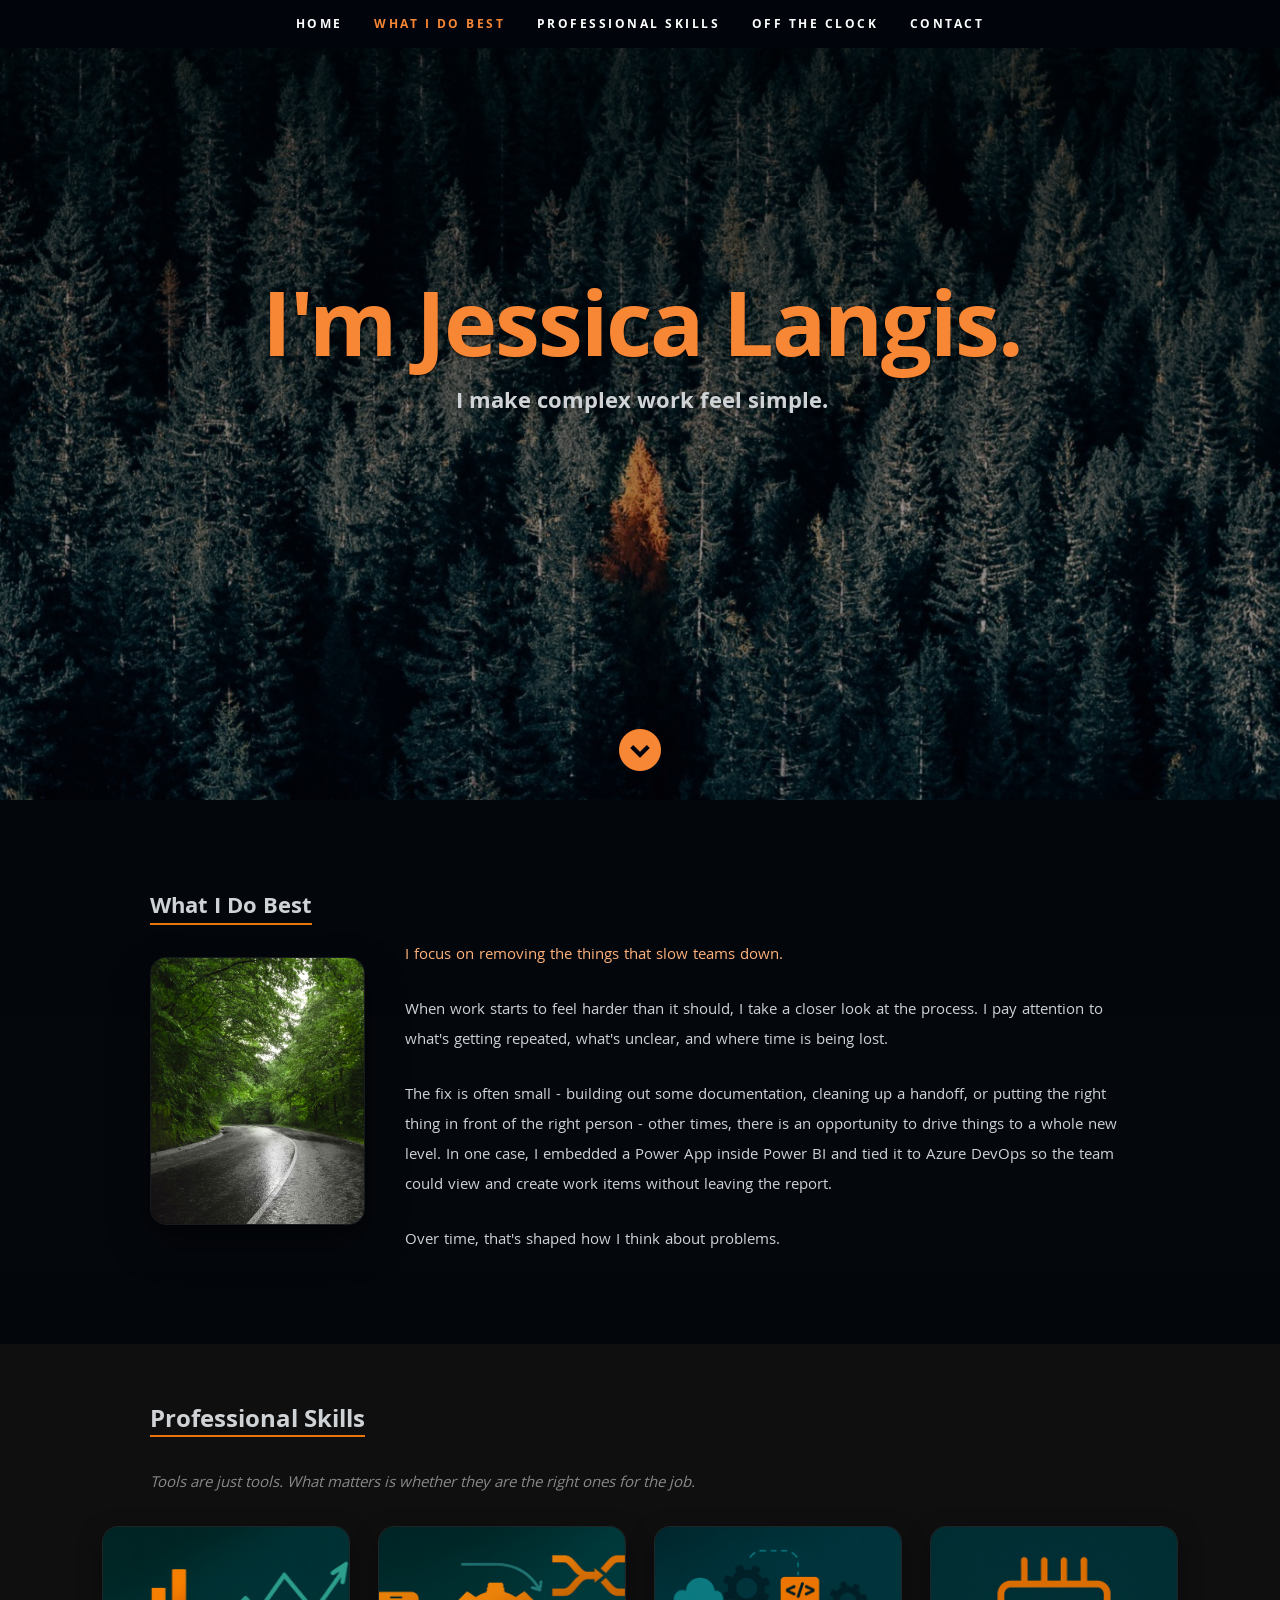
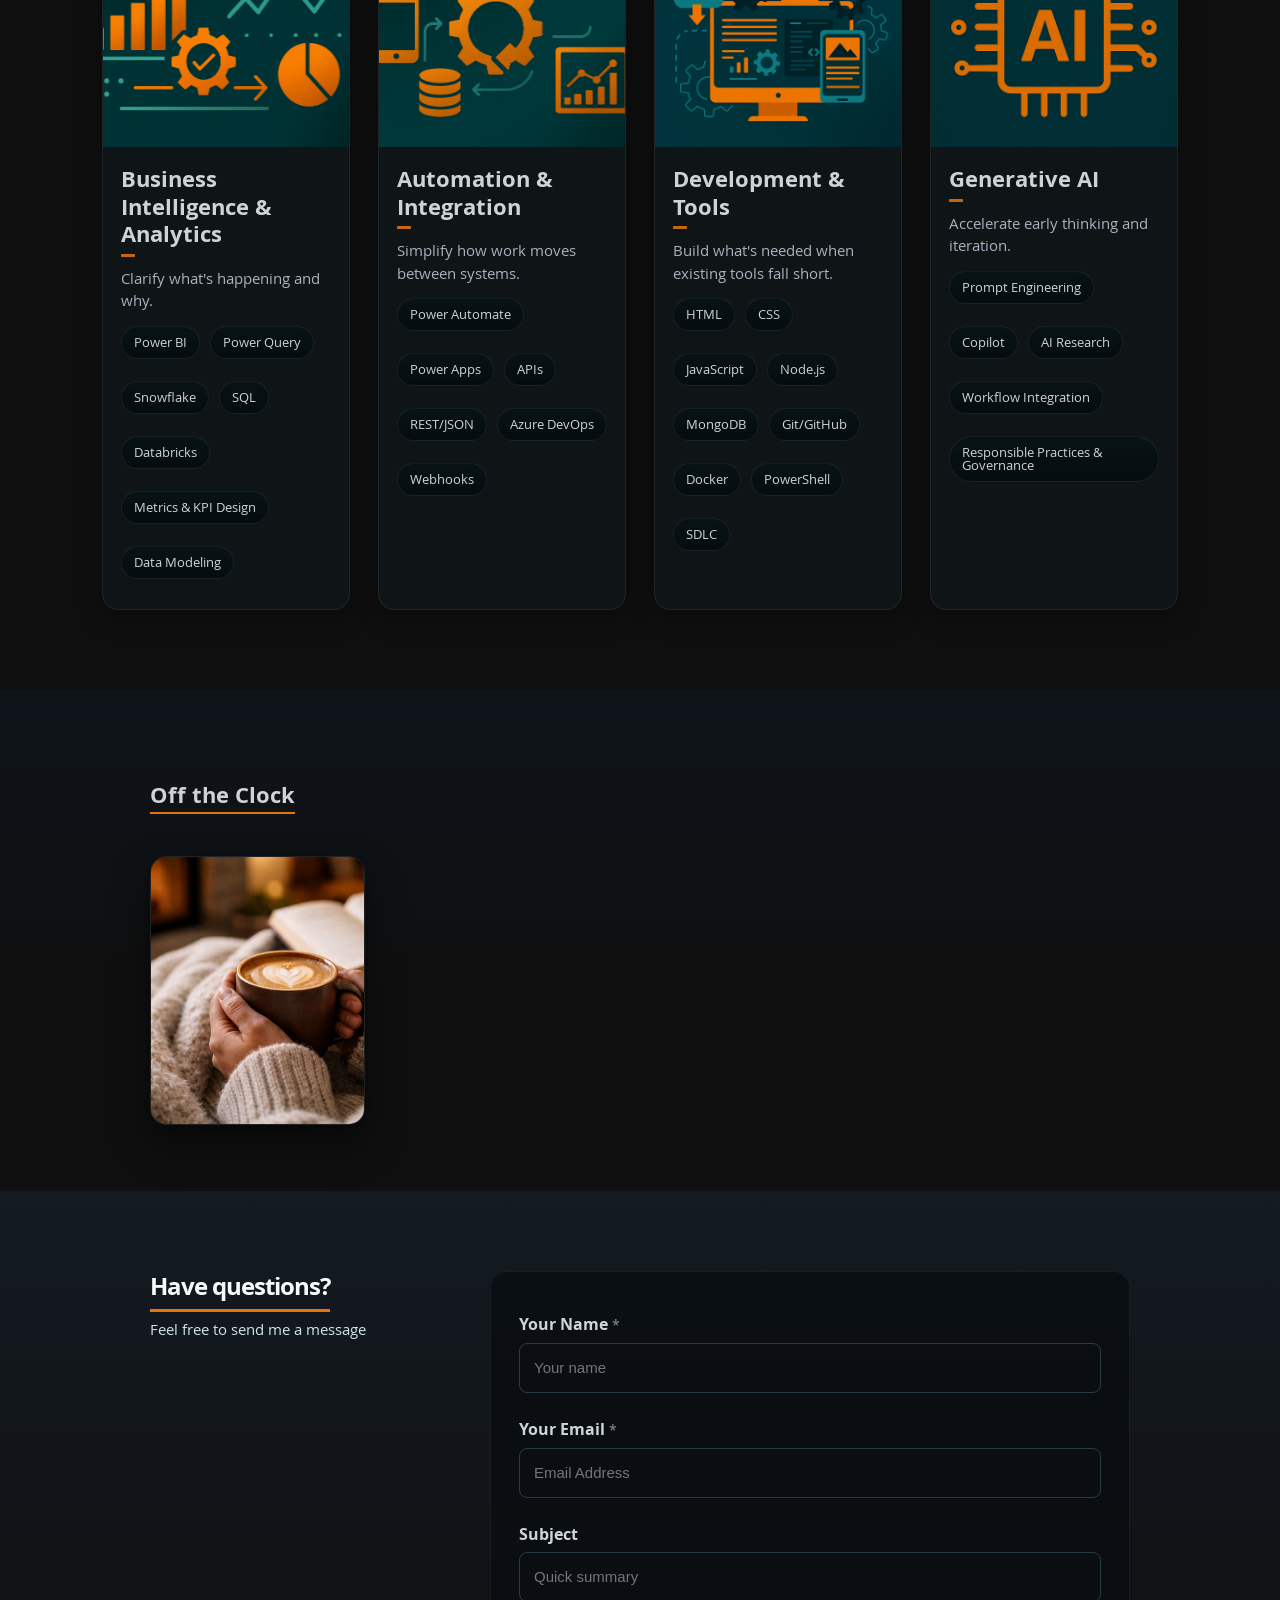
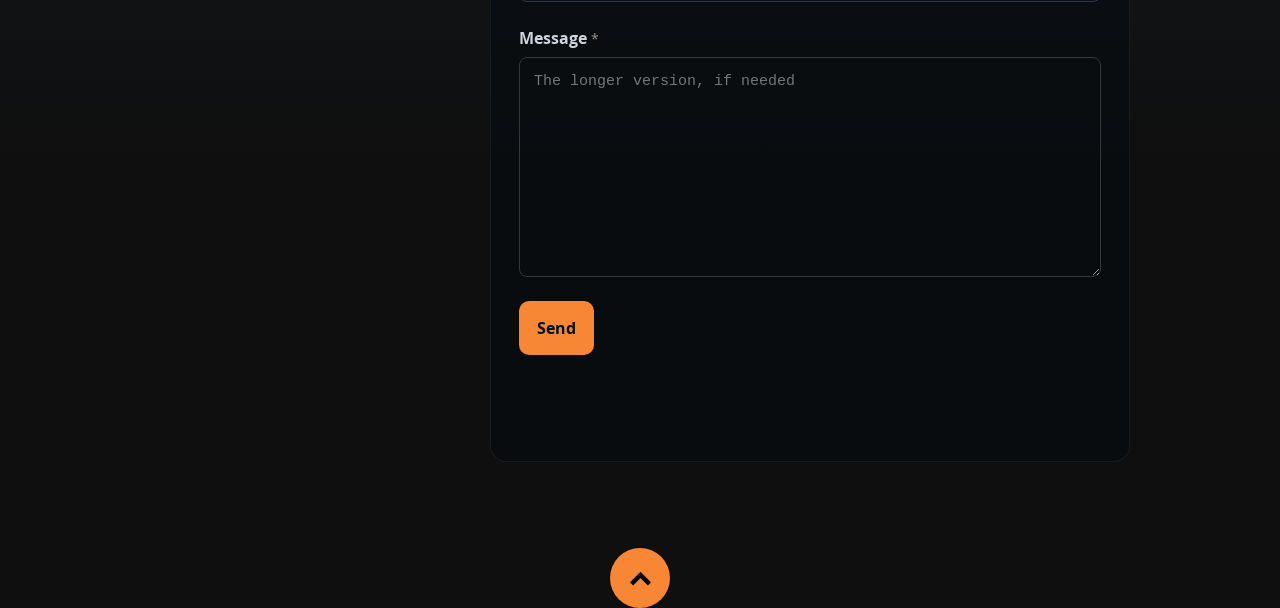
==== index.html @ 0669b840 "Update index.html" ====
<!DOCTYPE html>
<!--[if lt IE 8 ]><html class="no-js ie ie7" lang="en"> <![endif]-->
<!--[if IE 8 ]><html class="no-js ie ie8" lang="en"> <![endif]-->
<!--[if (gte IE 8)|!(IE)]><!--><html class="no-js" lang="en"> <!--<![endif]-->
<head>

   <!--- Basic Page Needs
   ================================================== -->
   <meta charset="utf-8">
	<title>Jessica Langis</title>
	<meta name="description" content="Introduction">
	<meta name="author" content="Jessica Langis">

   <!-- Mobile Specific Metas
   ================================================== -->
	<meta name="viewport" content="width=device-width, initial-scale=1, maximum-scale=1">

	<!-- CSS
    ================================================== -->
   <link rel="stylesheet" href="css/default.css">
	<link rel="stylesheet" href="css/layout.css">
   <link rel="stylesheet" href="css/media-queries.css">
   <link rel="stylesheet" href="css/magnific-popup.css">

   <!-- Script
   ================================================== -->
	<script src="js/modernizr.js"></script>

   <!-- Favicons
	================================================== -->
	<link rel="shortcut icon" href="favicon.png" sizes="32x32" type="image/png">

</head>


<body>

   <!-- Header
   ================================================== -->
   <header id="home">

      <nav id="nav-wrap">

         <a class="mobile-btn" href="#nav-wrap" title="Show navigation">Show navigation</a>
	      <a class="mobile-btn" href="#" title="Hide navigation">Hide navigation</a>

         <ul id="nav" class="nav">
            <li class="current"><a class="smoothscroll" href="#home">Home</a></li>
            <li><a class="smoothscroll" href="#whatidobest">What I Do Best</a></li>
	         <li><a class="smoothscroll" href="#skills-modern">Professional Skills</a></li>   
            <li><a class="smoothscroll" href="#outsidetheoffice">Off the Clock</a></li>
            <li><a class="smoothscroll" href="#contact">Contact</a></li>
         </ul> <!-- end #nav -->

      </nav> <!-- end #nav-wrap -->

      <div class="row banner">
         <div class="banner-text">
            <h1 class="responsive-headline"><div class="reveal-title">I'm Jessica Langis.</h1></div>
            <h3 class="banner-text">I make complex work feel simple.</h3>
         </div>
      </div>

      <p class="scrolldown">
         <a class="smoothscroll" href="#contact"><i class="icon-down-circle"></i></a>
      </p>

   </header> <!-- Header End -->

  
   <!-- What I Do Best Section
   ================================================== -->
   <section id="whatidobest">
 
      <div class="container">
      
         <div class="row">
            
            <div class="twelve columns header-col">
               <h2>What I Do Best </h2> 
      
            </div>
         <!-- Image column -->

            <div class="three columns">
               <div class="whatidobest-media">
               <img class="whatidobest-img" src="images/road.jpg" alt="Road" />
               </div>
            </div>
               
            <div class="three columns"> 

         <div class="row">

         </div>


         </div>
               <div class="nine columns main-col">
                  <p class="reveal-para emphasis">
                  <span>I focus on removing the things that slow teams down.</span>
                  </p>

                  <p class="reveal-para">
                  When work starts to feel harder than it should, I take a closer look at the process. I pay attention to what's getting repeated, what's unclear, and where time is being lost.
                  </p>

                  <p class="reveal-para">
                  The fix is often small - building out some documentation, cleaning up a handoff, or putting the right thing in front of the right person - other times, there is an opportunity to drive things to a whole new level. In one case, I embedded a Power App inside Power BI and tied it to Azure DevOps so the team could view and create work items without leaving the report.
                  </p>

                  <p class="reveal-para">
                  Over time, that's shaped how I think about problems.
                  </p>

      </div>

<br>
         </div> 
   <!-- end .main-col -->

      </div>

   </section> <!-- What I do Best Section End-->


<!-- Skills Section NEW -->

<section id="skills-modern">
  
   <div class="container">
    <div class="row">
                  <div class="twelve columns header-col">

                  <div class="section-title">Professional Skills</div>
                  
                  <p class="section-subtitle">Tools are just tools. What matters is whether they are the right ones for the job.
                  </p>

                  </div>
               </div>
                  <div class="row"></div>

    <div class="skills-grid">

      <article class="skill-card  support-card">
        
         <img class="skill-media" src="images/analytics.png" alt="Analytics and dashboards">
        
         <h3>Business Intelligence & Analytics</h3>
        
         <div class="skill-underline"></div>
        
         <p>Clarify what's happening and why.</p>
        
         <ul class="skill-tags">
            <li>Power BI</li>
            <li>Power Query</li>
            <li>Snowflake</li>
            <li>SQL</li>
            <li>Databricks</li>
            <li>Metrics & KPI Design</li>
            <li>Data Modeling</li>
         </ul>

      </article>

      <article class="skill-card  support-card">

         <img class="skill-media" src="images/automation.png" alt="Automation and integrations">
        
         <h3>Automation & Integration</h3>
        
         <div class="skill-underline"></div>
        
         <p>Simplify how work moves between systems.</p>
        
         <ul class="skill-tags">       
            <li>Power Automate</li>
            <li>Power Apps</li>
            <li>APIs</li> 
            <li>REST/JSON</li>
            <li>Azure DevOps</li>
            <li>Webhooks</li>
         </ul>
   
      </article>

      <article class="skill-card support-card">
   
         <img class="skill-media" src="images/development.png" alt="Development tools">
   
         <h3>Development & Tools</h3>
   
         <div class="skill-underline"></div>
   
         <p>Build what's needed when existing tools fall short.</p>
   
         <ul class="skill-tags">
            <li>HTML</li>
            <li>CSS</li>
            <li>JavaScript</li>
            <li>Node.js</li>
            <li>MongoDB</li>
            <li>Git/GitHub</li>
            <li>Docker</li>
            <li>PowerShell</li>
            <li>SDLC</li>
         </ul>
   
      </article>
      <!-- GenAI Skill Card -->
      <article class="skill-card support-card">
      
         <img class="skill-media" src="images/genai.png" alt="Generative AI">

      <h3>Generative AI</h3>
      
      <div class="skill-underline"></div>
      
      <p>Accelerate early thinking and iteration.</p>
      
      <ul class="skill-tags">
         <li>Prompt Engineering</li>
         <li>Copilot</li>
         <li>AI Research</li>
         <li>Workflow Integration</li>      
         <li>Responsible Practices & Governance</li>

      
      </ul>
      
   </article>

     
   
   </div>
 
</div>

</section>
<!-- Skills Section End-->


  <!-- ================================================== -->
  <!-- Outside the Office -->

<section id="outsidetheoffice" class="outside-office">

   <div class="row">

      <div class="twelve columns header-col">
    
         <h2 class="section-title">Off the Clock</h2>

      </div>
            
      <!-- Image  -->

         <div class="three columns">
            <div class="outsideoffice-media">
            <img class="outsideoffice-img" src="images/coffee.png" alt="Coffee" />
            </div>
         </div>

      <div class="three columns"></div>



         <!-- Text column -->
         
         <div class="nine columns main-col">

            <p class="reveal-para">
               Outside of work, I spend a lot of time cooking, playing with my dogs and family, and getting to the lake or the river when we can. It's a good change of pace and great for recharging.
            </p>

            <p class="reveal-para">
               When things slow down or it's just too cold out, I'm more likely to stay in. I read, play video games, or just tinker with things. This site is one of those tinkering projects - I built it before vibe coding was a thing, learning on the fly.
            </p>


    
         </div> 

      </div>

</section>

<!-- Outside the Office Section End-->

      <!-- Contact Section
   ================================================== -->

<section id="contact" class="contact-section">
  
   <div class="row">

    <!-- Left panel: title + quick points -->
    
    <div class="four columns header-col contact-intro">
      
      <h1 class="contact-title"><span>Have questions?</span></h1>
      <p class="contact-subtitle">
          Feel free to send me a message
      </p>

      <div class = "row"></div>

      <!--
      <p class="contact-note">
      </p>-->
    </div>

    <!-- Right panel: form -->
    <div class="eight columns main-col">
      <div class="contact-card">
        <form
  action="https://formspree.io/f/xzbqdypk"
  method="POST"
  id="contactForm"
  name="contactForm"
  accept-charset="UTF-8"
>
  <!-- Spam honeypot (hidden from users)-->
  <input type="text" name="website" style="display:none">

  <!-- Fixed subject for your inbox -->
  <input type="hidden" name="subject" value="(jessica-langis.github.io)">

  <!-- Name -->
  <div class="form-field">
    <label for="contactName">Your Name <span class="required">*</span></label>
    <input
      type="text"
      id="contactName"
      name="name"
      required
      autocomplete="name"
      maxlength="80"
      placeholder="Your name"
    />
  </div>

  <!-- Email -->
  <div class="form-field">
    <label for="contactEmail">Your Email <span class="required">*</span></label>
    <input
      type="email"
      id="contactEmail"
      name="email"
      required
      autocomplete="email"
      inputmode="email"
      placeholder="Email Address"
    />
  </div>

  <!-- Subject (optional, shown to user) -->
  <div class="form-field">
    <label for="contactSubject">Subject</label>
    <input
      type="text"
      id="contactSubject"
      name="topic"
      maxlength="120"
      placeholder="Quick summary"
    />
  </div>

  <!-- Message -->
  <div class="form-field">
    <label for="contactMessage">Message <span class="required">*</span></label>
    <textarea
      id="contactMessage"
      name="message"
      required
      rows="6"
      maxlength="3000"
      placeholder="The longer version, if needed"
    ></textarea>
  </div>



  <!-- Formspree routing helpers -->
  <!-- Reply-to header: maps to your “From” in Formspree dashboard -->
  <input type="hidden" name="_replyto" value="">

  <!-- Success redirect fallback (no-JS) -->
  <!-- Create /thanks.html if you prefer redirect over inline message -->

  <button type="submit" class="button">Send</button>

  <!-- Inline status UI (for both no‑JS and JS) -->
  <p id="formStatus" class="form-status" role="status" aria-live="polite"></p>
</form>

      </div>
    </div>
  </div>
</section>

   
  

   <!-- Contact Section End-->


   <!-- footer
   ================================================== -->
   <footer>

      <div class="row">

         <div class="twelve columns">

 <!--         
            <ul class="copyright">
               <li>&copy; Copyright 2014 CeeVee</li>
               <li>Design by <a href="http://www.styleshout.com/" title="Styleshout" target="_blank">Styleshout</a></li>   
            </ul>

         </div>
 -->
         <div id="go-top"><a class="smoothscroll" title="Back to Top" href="#home"><i class="icon-up-open"></i></a></div>

      </div>

   </footer> <!-- Footer End-->

   <!-- Java Script
   ================================================== -->
   <script src="https://ajax.googleapis.com/ajax/libs/jquery/1.10.2/jquery.min.js"></script>
   <!--<script>window.jQuery || document.write('<script src="js/jquery-1.10.2.min.js"><\/script>')</script>-->
   <script type="text/javascript" src="js/jquery-migrate-1.2.1.min.js"></script>
   <script src="js/jquery.flexslider.js"></script>
   <script src="js/waypoints.js"></script>
   <script src="js/jquery.fittext.js"></script>
   <script src="js/magnific-popup.js"></script>
   <script src="js/init.js"></script>


</body>

</html>
---- css/default.css ----
/*
=====================================================================
*   Ceevee v1.0 Default Stylesheet
*   url: styleshout.com
*   03-17-2014
=====================================================================

TOC:
a. Webfonts and Icon fonts
b. Reset
c. Default Styles
   1. Basic
   2. Typography
   3. Links
   4. Images
   5. Buttons
   6. Forms
d. Grid
e. Others
   1. Clearing
   2. Misc

=====================================================================  */

/* ------------------------------------------------------------------ */
/* a. Webfonts and Icon fonts
 ------------------------------------------------------------------ */

@import url("fonts.css");
@import url("fontello/css/fontello.css");
@import url("font-awesome/css/font-awesome.min.css");

/* ------------------------------------------------------------------
/* b. Reset
      Adapted from:
      Normalize.css - https://github.com/necolas/normalize.css/
      HTML5 Doctor Reset - html5doctor.com/html-5-reset-stylesheet/
/* ------------------------------------------------------------------ */

html, body, div, span, object, iframe,
h1, h2, h3, h4, h5, h6, p, blockquote, pre,
abbr, address, cite, code,
del, dfn, em, img, ins, kbd, q, samp,
small, strong, sub, sup, var,
b, i,
dl, dt, dd, ol, ul, li,
fieldset, form, label, legend,
table, caption, tbody, tfoot, thead, tr, th, td,
article, aside, canvas, details, figcaption, figure,
footer, header, hgroup, menu, nav, section, summary,
time, mark, audio, video {
   margin: 0;
   padding: 0;
   border: 0;
   outline: 0;
   font-size: 100%;
   vertical-align: baseline;
   background: transparent;
}

article,aside,details,figcaption,figure,
footer,header,hgroup,menu,nav,section {
   display: block;
}

audio,
canvas,
video {
   display: inline-block;
}

audio:not([controls]) {
   display: none;
   height: 0;
}

[hidden] { display: none; }

code, kbd, pre, samp {
   font-family: monospace, serif;
   font-size: 1em;
}

pre {
   white-space: pre;
   white-space: pre-wrap;
   word-wrap: break-word;
}

blockquote, q { quotes: #8220 #8220; }

blockquote:before, blockquote:after,
q:before, q:after {
   content: '';
   content: none;
}

ins {
   background-color: #ff9;
   color: #000;
   text-decoration: none;
}

mark {
   background-color: #A7F4F6;
   color: #555;
}

del { text-decoration: line-through; }

abbr[title], dfn[title] {
   border-bottom: 1px dotted;
   cursor: help;
}

table {
   border-collapse: collapse;
   border-spacing: 0;
}


/* ------------------------------------------------------------------ */
/* c. Default and Basic Styles
      Adapted from:
      Skeleton CSS Framework - http://www.getskeleton.com/
      Typeplate Typographic Starter Kit - http://typeplate.com/
/* ------------------------------------------------------------------ */

/*  1. Basic  ------------------------------------------------------- */

*,
*:before,
*:after {
   -moz-box-sizing: border-box;
   -webkit-box-sizing: border-box;
   box-sizing: border-box;
}

html {
   font-size: 62.5%;
   -webkit-font-smoothing: antialiased;
}

body {
   background: #182d42;
   font-family: 'opensans-regular', sans-serif;
   font-weight: normal;
   font-size: 15px;
   line-height: 30px;
	color: #D0D3D6;

   -webkit-font-smoothing: antialiased; /* Fix for webkit rendering */
	-webkit-text-size-adjust: 100%;
}

/*  2. Typography
       Vertical rhythm with leading derived from 6
--------------------------------------------------------------------- */

h1, h2, h3, h4, h5 {
   color: #D0D3D6;
	font-family: 'opensans-bold', sans-serif;
   font-weight: normal;
}
h6 {
   color: #ccc;
   font: 'opensans-light', sans-serif;
   font-weight: lighter;
}
h1 a, h2 a, h3 a, h4 a, h5 a, h6 a { font-weight: inherit; }
h1 { font-size: 38px; line-height: 42px; margin-bottom: 12px; letter-spacing: -1px; }
h2 { font-size: 24px; line-height: 36px; margin-bottom: 6px; text-align: left}
h3 { font-size: 22px; line-height: 30px; margin-bottom: 12px; }
h4 { font-size: 20px; line-height: 30px; margin-bottom: 6px; }
h5 { font-size: 18px; line-height: 30px; }
h6 { font-size: 14px; line-height: 20px; }
.subheader { }

.section-subtitle {
  max-width: 640px;
  margin-top: 0.75rem;
  color: #888;
  font-style: italic;
}

p { margin: 0 0 30px 0; }
p img { margin: 0; }
p.lead {
   font: 19px/36px 'opensans-light', sans-serif;
   margin-bottom: 18px;
}

/* for 'em' and 'strong' tags, font-size and line-height should be same with
the body tag due to rendering problems in some browsers */
em { font: 15px/30px 'opensans-italic', sans-serif; }
strong, b { font: 15px/30px 'opensans-bold', sans-serif; }
small { font-size: 11px; line-height: inherit; }

/*	Blockquotes */
blockquote {
   margin: 30px 0px;
   padding-left: 40px;
   position: relative;
}
blockquote:before {
   content: "\201C";
   opacity: 0.45;
   font-size: 80px;
   line-height: 0px;
   margin: 0;
   font-family: arial, sans-serif;

   position: absolute;
   top:  30px;
	left: 0;
}
blockquote p {
   font-family: 'opensans', serif;
   padding: 0;
   font-size: 18px;
   line-height: 36px;
}
blockquote cite {
   display: block;
   font-size: 12px;
   font-style: normal;
   line-height: 18px;
}
blockquote cite:before { content: "\2014 \0020"; }
blockquote cite a,
blockquote cite a:visited { color: #8B9798; border: none }

/* ---------------------------------------------------------------------
/*  Pull Quotes Markup
/*
    <aside class="pull-quote">
		<blockquote>
			<p></p>
		</blockquote>
	 </aside>
/*
/* --------------------------------------------------------------------- */
.pull-quote {
   position: relative;
	padding: 18px 30px 18px 0px;
}
.pull-quote:before,
.pull-quote:after {
	height: 1em;
	opacity: 0.45;
	position: absolute;
	font-size: 80px;
   font-family: Arial, Sans-Serif;
}
.pull-quote:before {
	content: "\201C";
	top:  33px;
	left: 0;
}
.pull-quote:after {
	content: '\201D';
	bottom: -33px;
	right: 0;
}
.pull-quote blockquote {
   margin: 0;
}
.pull-quote blockquote:before {
   content: none;
}

/* Abbreviations */
abbr {
   font-family: 'opensans-bold', sans-serif;
	font-variant: small-caps;
	text-transform: lowercase;
   letter-spacing: .5px;
	color: gray;
}
abbr:hover { cursor: help; }

/* drop cap */
.drop-cap:first-letter {
	float: left;
	margin: 0;
	padding: 14px 6px 0 0;
	font-size: 84px;
	font-family: /* Copperplate */ 'opensans-bold', sans-serif;
   line-height: 60px;
	text-indent: 0;
	background: transparent;
	color: inherit;
}

hr { border: solid #E3E3E3; border-width: 1px 0 0; clear: both; margin: 11px 0 30px; height: 0; }


/*  3. Links  ------------------------------------------------------- */

a, a:visited {
   text-decoration: none;
   outline: 0;
   color: #11b066;

   -webkit-transition: color .3s ease-in-out;
   -moz-transition: color .3s ease-in-out;
   -o-transition: color .3s ease-in-out;
   transition: color .3s ease-in-out;
}
a:hover, a:focus { color: #313131; }
p a, p a:visited { line-height: inherit; }


/*  4. List  --------------------------------------------------------- */

ul, ol { margin-bottom: 24px; margin-top: 12px; }
ul { list-style: none outside; }
ol { list-style: decimal; }
ol, ul.square, ul.circle, ul.disc { margin-left: 30px; }
ul.square { list-style: square outside; }
ul.circle { list-style: circle outside; }
ul.disc { list-style: disc outside; }
ul ul, ul ol,
ol ol, ol ul { margin: 6px 0 6px 30px; }
ul ul li, ul ol li,
ol ol li, ol ul li { margin-bottom: 6px; }
li { line-height: 18px; margin-bottom: 12px; }
ul.large li { }
li p { }

/* ---------------------------------------------------------------------
/*  Stats Tab Markup

    <ul class="stats-tabs">
		<li><a href="#">[value]<b>[name]</b></a></li>
	 </ul>

    Extend this object into your markup.
/*
/* --------------------------------------------------------------------- */
.stats-tabs {
   padding: 0;
   margin: 24px 0;
}
.stats-tabs li {
	display: inline-block;
	margin: 0 10px 18px 0;
	padding: 0 10px 0 0;
	border-right: 1px solid #ccc;
}
.stats-tabs li:last-child {
	margin: 0;
	padding: 0;
	border: none;
}
.stats-tabs li a {
	display: inline-block;
	font-size: 22px;
	font-family: 'opensans-bold', sans-serif;
   border: none;
   color: #313131;
}
.stats-tabs li a:hover {
   color:#11ABB0;
}
.stats-tabs li a b {
	display: block;
	margin: 6px 0 0 0;
	font-size: 13px;
	font-family: 'opensans-regular', sans-serif;
   color: #8B9798;
}

/* definition list */
dl { margin: 12px 0; }
dt { margin: 0; color:#11ABB0; }
dd { margin: 0 0 0 20px; }

/* Lining Definition Style Markup */
.lining dt,
.lining dd {
	display: inline;
	margin: 0;
}
.lining dt + dt:before,
.lining dd + dt:before {
	content: "\A";
	white-space: pre;
}
.lining dd + dd:before {
	content: ", ";
}
.lining dd:before {
	content: ": ";
	margin-left: -0.2em;
}

/* Dictionary Definition Style Markup */
.dictionary-style dt {
	display: inline;
	counter-reset: definitions;
}
.dictionary-style dt + dt:before {
	content: ", ";
	margin-left: -0.2em;
}
.dictionary-style dd {
	display: block;
	counter-increment: definitions;
}
.dictionary-style dd:before {
	content: counter(definitions, decimal) ". ";
}

/* Pagination */
.pagination {
   margin: 36px auto;
   text-align: center;
}
.pagination ul li {
   display: inline-block;
   margin: 0;
   padding: 0;
}
.pagination .page-numbers {
   font: 15px/18px 'opensans-bold', sans-serif;
   display: inline-block;
   padding: 6px 10px;
   margin-right: 3px;
   margin-bottom: 6px;
	color: #6E757C;
	background-color: #E6E8EB;

	-webkit-transition: all 200ms ease-in-out;
	-moz-transition: all 200ms ease-in-out;
	-o-transition: all 200ms ease-in-out;
	-ms-transition: all 200ms ease-in-out;
	transition: all 200ms ease-in-out;

   -moz-border-radius: 3px;
   -webkit-border-radius: 3px;
   -khtml-border-radius: 3px;
	border-radius: 3px;
}
.pagination .page-numbers:hover {
   background: #838A91;
   color: #fff;
}
.pagination .current,
.pagination .current:hover {
   background-color: #11ABB0;
   color: #fff;
}
.pagination .inactive,
.pagination .inactive:hover {
   background-color: #E6E8EB;
	color: #A9ADB2;
}
.pagination .prev, .pagination .next {}

/*  5. Images  --------------------------------------------------------- */

img {
   max-width: 100%;
   height: auto;
}
img.pull-right { margin: 12px 0px 0px 18px; }
img.pull-left { margin: 12px 18px 0px 0px; }

/*  6. Buttons  --------------------------------------------------------- */

.button,
.button:visited,
button,
input[type="submit"],
input[type="reset"],
input[type="button"] {
   font: 16px/30px 'opensans-bold', sans-serif;
   background: #f78635;
   display: inline-block;
	text-decoration: none;
   letter-spacing: 0;
   color: #02101f;
	padding: 12px 20px;
	margin-bottom: 18px;
   border: none;
   cursor: pointer;
   height: auto;

   -webkit-transition: all .2s ease-in-out;
	-moz-transition: all .2s ease-in-out;
	-o-transition: all .2s ease-in-out;
	-ms-transition: all .2s ease-in-out;
	transition: all .2s ease-in-out;

   -moz-border-radius: 3px;
   -webkit-border-radius: 3px;
   -khtml-border-radius: 3px;
   border-radius: 3px;
}

.button:hover,
button:hover,
input[type="submit"]:hover,
input[type="reset"]:hover,
input[type="button"]:hover {
   background: #f78635;
   color: #fff;
}

.button:active,
button:active,
input[type="submit"]:active,
input[type="reset"]:active,
input[type="button"]:active {
   background: #f78635;
   color: #fff;
}

.button.full-width,
button.full-width,
input[type="submit"].full-width,
input[type="reset"].full-width,
input[type="button"].full-width {
	width: 100%;
	padding-left: 0 !important;
	padding-right: 0 !important;
	text-align: center;
}

/* Fix for odd Mozilla border & padding issues */
button::-moz-focus-inner,
input::-moz-focus-inner {
    border: 0;
    padding: 0;
}


/*  7. Forms  --------------------------------------------------------- */

form { margin-bottom: 24px; }
fieldset { margin-bottom: 24px; }

input[type="text"],
input[type="password"],
input[type="email"],
textarea,
select {
   display: block;
   padding: 18px 15px;
   margin: 0 0 24px 0;
   border: 0;
   outline: none;
   min-width: 225px;
	max-width: 100%;
   font-size: 15px;
   line-height: 24px;
	color: #647373;
	background: #D3D9D9;

}

/* select { padding: 0;
   width: 220px;
   } */

input[type="text"]:focus,
input[type="password"]:focus,
input[type="email"]:focus,
textarea:focus {
   color: #B3B7BC;
	background-color: #3d4145;
}

textarea { min-height: 220px; }

label,
legend {
   font: 16px/24px 'opensans-bold', sans-serif;
	margin: 12px 0;
   color: #3d4145;
   display: block;
}
label span,
legend span {
	color: #98938b;
   font: 14px/24px 'opensans-regular', sans-serif;
}

input[type="checkbox"],
input[type="radio"] {
    font-size: 15px;
    color: #737373;
}

input[type="checkbox"] { display: inline; }

/* ------------------------------------------------------------------ */
/* d. Grid
---------------------------------------------------------------------
   gutter = 40px.
/* ------------------------------------------------------------------ */

/* default
--------------------------------------------------------------- */
.row {
   width: 96%;
   max-width: 1020px;
   margin: 0 auto;
}
/* fixed width for IE8 */
.ie .row { width: 1000px ; }

.narrow .row { max-width: 980px; }

.row .row { width: auto; max-width: none; margin: 0 -20px; }

/* row clearing */
.row:before,
.row:after {
    content: " ";
    display: table;
}
.row:after {
    clear: both;
}

.column, .columns {
   position: relative;
   padding: 0 20px;
   min-height: 1px;
   float: left;
}
.column.centered, .columns.centered  {
    float: none;
    margin: 0 auto;
}
.column.right, .columns.right  {
   position: relative;
   padding: 20px 0;
   min-height: 1px;
   float: right;
}

/* removed gutters */
.row.collapsed > .column,
.row.collapsed > .columns,
.column.collapsed, .columns.collapsed  { padding: 0; }

[class*="column"] + [class*="column"]:last-child { float: right; }
[class*="column"] + [class*="column"].end { float: right; }

/* column widths */
.row .one         { width: 8.33333%; }
.row .two         { width: 16.66667%; }
.row .three       { width: 25%; }
.row .four        { width: 33.33333%; }
.row .five        { width: 41.66667%; }
.row .six         { width: 50%; }
.row .seven       { width: 58.33333%; }
.row .eight       { width: 66.66667%; }
.row .nine        { width: 75%; }
.row .ten         { width: 83.33333%; }
.row .eleven      { width: 91.66667%; }
.row .twelve      { width: 100%; }
.row .thirteen    { width: 25%; float:right;}

/* Offsets */
.row .offset-1    { margin-left: 8.33333%; }
.row .offset-2    { margin-left: 16.66667%; }
.row .offset-3    { margin-left: 25%; }
.row .offset-4    { margin-left: 33.33333%; }
.row .offset-5    { margin-left: 41.66667%; }
.row .offset-6    { margin-left: 50%; }
.row .offset-7    { margin-left: 58.33333%; }
.row .offset-8    { margin-left: 66.66667%; }
.row .offset-9    { margin-left: 75%; }
.row .offset-10   { margin-left: 83.33333%; }
.row .offset-11   { margin-left: 91.66667%; }

/* Push/Pull */
.row .push-1      { left: 8.33333%; }
.row .pull-1      { right: 8.33333%; }
.row .push-2      { left: 16.66667%; 	}
.row .pull-2      { right: 16.66667%; }
.row .push-3      { left: 25%; }
.row .pull-3      { right: 25%;	}
.row .push-4      { left: 33.33333%; }
.row .pull-4      { right: 33.33333%; }
.row .push-5      { left: 41.66667%; }
.row .pull-5      { right: 41.66667%; }
.row .push-6      { left: 50%; }
.row .pull-6      { right: 50%; }
.row .push-7      { left: 58.33333%; }
.row .pull-7      { right: 58.33333%; }
.row .push-8      { left: 66.66667%; 	}
.row .pull-8      { right: 66.66667%; }
.row .push-9      { left: 75%; }
.row .pull-9      { right: 75%; }
.row .push-10     { left: 83.33333%; }
.row .pull-10     { right: 83.33333%; }
.row .push-11     { left: 91.66667%; }
.row .pull-11     { right: 91.66667%; }

/* block grids
--------------------------------------------------------------------- */
.bgrid-sixths [class*="column"]   { width: 16.66667%; }
.bgrid-quarters [class*="column"] { width: 25%; }
.bgrid-thirds [class*="column"]   { width: 33.33333%; }
.bgrid-halves [class*="column"]   { width: 50%; }

[class*="bgrid"] [class*="column"] + [class*="column"]:last-child { float: left; }

/* Left clearing for block grid columns - columns that changes width in
different screen sizes. Allows columns with different heights to align
properly.
--------------------------------------------------------------------- */
.first { clear: left; }   /* first column in default screen */
.s-first { clear: none; } /* first column in smaller screens */

/* smaller screens
--------------------------------------------------------------- */
@media only screen and (max-width: 900px) {

   /* block grids on small screens */
   .s-bgrid-sixths [class*="column"]   { width: 16.66667%; }
   .s-bgrid-quarters [class*="column"] { width: 25%; }
   .s-bgrid-thirds [class*="column"]   { width: 33.33333%; }
   .s-bgrid-halves [class*="column"]   { width: 50%; }

   /* block grids left clearing */
   .first { clear: none; }
   .s-first { clear: left; }

}

/* mobile wide/smaller tablets
--------------------------------------------------------------- */
@media only screen and (max-width: 767px) {

   .row {
	   width: 460px;
	   margin: 0 auto;
      padding: 0;
	}
   .column, .columns {
	   width: auto !important;
	   float: none;
	   margin-left: 0;
	   margin-right: 0;
      padding: 0 30px;
   }
   .row .row { width: auto; max-width: none; margin: 0 -30px; }

   [class*="column"] + [class*="column"]:last-child { float: none; }
   [class*="bgrid"] [class*="column"] + [class*="column"]:last-child { float: none; }

   /* Offsets */
   .row .offset-1    { margin-left: 0%; }
   .row .offset-2    { margin-left: 0%; }
   .row .offset-3    { margin-left: 0%; }
   .row .offset-4    { margin-left: 0%; }
   .row .offset-5    { margin-left: 0%; }
   .row .offset-6    { margin-left: 0%; }
   .row .offset-7    { margin-left: 0%; }
   .row .offset-8    { margin-left: 0%; }
   .row .offset-9    { margin-left: 0%; }
   .row .offset-10   { margin-left: 0%; }
   .row .offset-11   { margin-left: 0%; }
}

/* mobile narrow
--------------------------------------------------------------- */
@media only screen and (max-width: 460px) {

   .row { width: auto; }

}

/* larger screens
--------------------------------------------------------------- */
@media screen and (min-width: 1200px) {

   .wide .row { max-width: 1180px; }

}

/* ------------------------------------------------------------------ */
/* e. Others
/* ------------------------------------------------------------------ */

/*  1. Clearing
    (http://nicolasgallagher.com/micro-clearfix-hack/
--------------------------------------------------------------------- */

.cf:before,
.cf:after {
    content: " ";
    display: table;
}
.cf:after {
    clear: both;
}

/*  2. Misc -------------------------------------------------------- */

.remove-bottom { margin-bottom: 0 !important; }
.half-bottom { margin-bottom: 12px !important; }
.add-bottom { margin-bottom: 24px !important; }
.no-border { border: none; }

.text-center  { text-align: center !important; }
.text-left    { text-align: left !important; }
.text-right   { text-align: right !important; }
.pull-left    { float: left !important; }
.pull-right   { float: right !important; }
.align-center {
	margin-left: auto !important;
	margin-right: auto !important;
	text-align: center !important;
}
---- css/layout.css ----
/*
=====================================================================
*   Ceevee v1.0 Layout Stylesheet
*   url: styleshout.com
*   03-18-2014
=====================================================================

   TOC:
   a. General Styles
   b. Header Styles
   c. About Section
   c.1 What I do Section
   c.2 Outside the Office Section
   d. Resume Section
   e. Portfolio Section
   f. Call To Action Section
   g. Testimonials Section
   h. Contact Section
   i. Footer

===================================================================== */

/* ------------------------------------------------------------------ */
/* a. General Styles
/* ------------------------------------------------------------------ */

body { 
   background: #0f0f0f; 
}

/* ------------------------------------------------------------------ */
/* b. Header Styles
/* ------------------------------------------------------------------ */




header {
   position: relative;
   height: 800px;
   min-height: 500px;
   width: 100%;
     background: linear-gradient(to bottom, rgba(0,0,0,0.6), rgba(0,0,0,0.2)),
      url(../images/background.png) no-repeat top center;
   background-size: cover !important;
	-webkit-background-size: cover !important;
   text-align: center;
   overflow: hidden;
   color: white;
}

/* vertically center banner section */
header:before {
   content: '';
   display: inline-block;
   vertical-align: middle;
   height: 100%;
}
header .banner {
   display: inline-block;
   vertical-align: middle;
   margin: 0 auto;
   width: 85%;
   padding-bottom: 100px;
   text-align: center;
}
header .banner-text { 
   width: 100%; 
}
header .banner-text h1 {
   font-size: 4rem;
   font-weight: 700;
   font: 90px/1.1em 'opensans-bold', sans-serif;
   color: #f78635;
   letter-spacing: -2px;
   margin: 0 auto 13px auto;
   text-shadow: 0px 1px 3px rgba(0, 0, 0, .8);
}
header .banner-text h3 {
   font: 16px/1.3em 'opensans', sans-serif;
   font-weight: 500;
   color: #fff;
   background-color: #161415b5;
   margin: 0 auto;
   width: 35%;
   height: 34px;
   text-shadow: 0px 1px 2px rgba(0, 0, 0, .8);
}

header .banner-text h3 span,
header .banner-text h3 a {
   color: #f78635;
   font-weight: normal;
}
header .banner-text hr {
   width: 60%;
   margin: 18px auto 24px auto;
   border-color: #2F2D2E;
   border-color: rgba(150, 150, 150, .0);
}

/* header social links */
header .social {
   margin: 24px 0;
   padding: 0;
   font-size: 30px;
   text-shadow: 0px 1px 2px rgba(0, 0, 0, .8);
}
header .social li {
   display: inline-block;
   margin: 0 15px;
   padding: 0;
}
header .social li a { color: #fff; }
header .social li a:hover { color: #f78635; }

/* scrolldown link */
header .scrolldown a {
   position: absolute;
   bottom: 30px;
   left: 50%;
   margin-left: -29px;
   color: #fff;
   display: block;
   height: 42px;
   width: 42px;
   font-size: 42px;
   line-height: 42px;
   color: #f78635;
   border-radius: 100%;
   -webkit-transition: all .3s ease-in-out;
   -moz-transition: all .3s ease-in-out;
   -o-transition: all .3s ease-in-out;
   transition: all .3s ease-in-out;
}
header .scrolldown a:hover {color: #fff; }


/* primary navigation
--------------------------------------------------------------------- */
#nav-wrap ul, #nav-wrap li, #nav-wrap a {
	 margin: 0;
	 padding: 0;
	 border: none;
	 outline: none;
}

/* nav-wrap */
#nav-wrap {
   font: 12px 'opensans-bold', sans-serif;
   width: 100%;
   text-transform: uppercase;
   letter-spacing: 2.5px;
   margin: 0 auto;
   z-index: 100;
   position: fixed;
   left: 0;
   top: 0;
   background-color: #01040b;
}
.opaque { background-color: #333; }

/* hide toggle button */
#nav-wrap > a.mobile-btn { display: none; }

ul#nav {
   min-height: 48px;
   width: auto;

   /* center align the menu */
   text-align: center;
}
ul#nav li {
   position: relative;
   list-style: none;
   height: 48px;
   display: inline-block;
}

/* Links */
ul#nav li a {

/* 8px padding top + 8px padding bottom + 32px line-height = 48px */

   display: inline-block;
   padding: 8px 13px;
   line-height: 32px;
	text-decoration: none;
   text-align: left;
   color: #fff;
	-webkit-transition: color .2s ease-in-out;
	-moz-transition: color .2s ease-in-out;
	-o-transition: color .2s ease-in-out;
	-ms-transition: color .2s ease-in-out;
	transition: color .2s ease-in-out;
}

ul#nav li a:active { 
   background-color: transparent !important; 
}

ul#nav li.current a { 
   color: #f78635; 
}

ul#nav li a:hover, ul#nav li a:focus {
   color: #f8b17f;
   background-color: transparent !important;
}

/* ------------------------------------------------------------------ */
/* c. About Section
/* ------------------------------------------------------------------ */

#about {
   background: #04121b;
   padding-top: 90px;
   padding-bottom: 66px;
   overflow: hidden;
}

#about a, #about a:visited  { color: #fff; }
#about a:hover, #about a:focus { color: #f78635; }

#about h2 {
   font: 22px/30px 'opensans-bold', sans-serif;
   color: #D0D3D6;
   margin-bottom: 12px;
}
#about p {
   line-height: 30px;
   font-weight: bold;
   color: #D0D3D6;
}
#about p span {
   color: #f39f62;
   line-height: 30px;
}
/*#about .profile-pic {
   position: relative;
   width: 200px;
   height: 300px;
   border-radius: 100%;
}
 #about .profile-pic:hover {
  transform: translateY(-4px);
  box-shadow: 0 14px 32px rgba(0,0,0,.45);
  border-color: rgba(255,255,255,.12);
}*/

#about .contact-details { 
   width: 41.66667%; 
}
#about .download {
   width: 58.33333%;
   padding-top: 6px;
}
#about .main-col { padding-right: 5%; }
#about .download .button {
   margin-top: 6px;
   background: #323938;
}
#about .download .button:hover {
   background: #f78635;
   color: #fff;
}
#about .download .button i {
   margin-right: 15px;
   font-size: 20px;
}

/* ------------------------------------------------------------------ */
/* c.1 What I do Best Section
/* ------------------------------------------------------------------ */

#whatidobest {
   background: #01040bc4;
   padding-top: 90px;
   padding-bottom: 66px;
   overflow: hidden;
}
#whatidobest  h2{
  margin:0 auto 22px; 
  text-align:center; 
  display:inline-block;
  padding-bottom:.25rem;
  border-bottom:2px solid var(--accent); 

}
#whatidobest a, #whatidobest a:visited  { 
   color: #fff; 
}
#whatidobest a:hover, #whatidobest a:focus { 
   color: #ffb27b; 
}
#whatidobest h2 {
   font: 22px/30px 'opensans-bold', sans-serif;
   color: #D0D3D6;
   margin-bottom: 12px;
}
#whatidobest p {
   line-height: 30px;
   color: #D0D3D6;
   font-weight: lighter;
   letter-spacing: 0px;
   word-spacing: 1px;
}
#whatidobest p span {
   color: #ffb27b;
   line-height: 30px;
}
#whatidobest .profile-pic {
   position: relative;
   width: 200px;
   height: 300px;
   border-radius: 15%;
}
#whatidobest .contact-details { width: 41.66667%; }
#whatidobest .download {
   width: 58.33333%;
   padding-top: 6px;
}
#Whatidobest .main-col { padding-right: 5%; }
#whatidobest .download .button {
   margin-top: 6px;
   background: #323938;
}
#whatidobest .download .button:hover {
   background: #ffb27b;
   color: #D0D3D6;
}
#whatidobest .download .button i {
   margin-right: 15px;
   font-size: 20px;
}
/* Image container (card) */
.whatidobest-media {
  width: 100%;
  max-width: 240px;
  margin: 2rem auto 0;

  border-radius: 16px;
  overflow: hidden;

  /* Separation on dark background */
  border: 1px solid rgba(255, 255, 255, 0.08);

  /* Soft, layered shadow */
  box-shadow:
    0 18px 40px rgba(0, 0, 0, 0.45),
    0 2px 10px rgba(0, 0, 0, 0.25);

  /* Helps with smoother transforms on some browsers */
  transform: translateZ(0);
}

/* Image fill */
.whatidobest-media > img {
  display: block;
  width: 100%;
  height: 100%;
  aspect-ratio: 4 / 5;
  object-fit: cover;
  object-position: center;

  transform: scale(1);
  transition: transform 600ms ease;

  /* Subtle pop on dark UI */
  filter: contrast(1.06) saturate(1.06) brightness(1.03);
}

/* Hover: zoom the image (container stays still) */
.whatidobest-media:hover > img {
  transform: scale(1.06);
}

/* Keyboard accessibility: same behavior when focused */
.whatidobest-media:focus-within > img {
  transform: scale(1.06);
}

/* Stronger lift on hover */
.whatidobest-media:hover {
  box-shadow:
    0 22px 48px rgba(0, 0, 0, 0.55),
    0 0 24px rgba(255, 178, 123, 0.10);
}

/* ----------------------------- */
/* e) Outside the Office  */
/* ----------------------------- */

.outside-office{
  background: var(--panel);
  background-image: linear-gradient(180deg, rgba(12, 35, 60, 0.25) 0%, rgba(33, 110, 146, 0) 60%);  
  padding-top: 90px;
  padding-bottom: 66px;
  overflow: hidden;
}
.outside-office  h2{
  margin:0 auto 22px; 
  text-align:center; 
  display:inline-block;
  padding-bottom:.25rem;
  border-bottom:2px solid var(--accent); 

}
.outside-office h2 { 
  font: 22px/30px 'opensans-bold', sans-serif; 
  color: #D0D3D6; 
}

.outside-office p {
   line-height: 30px;
   color: #D0D3D6;
   font-weight: lighter;
   letter-spacing: 0px;
   word-spacing: 1px;
}
.outside-office span {
   color: #ffb27b;
   line-height: 30px;
}
/* two-column grid: 1fr vs 2.333fr ≈ 30/70 */
.outside-office-container{
  display:grid;
  grid-template-columns: 1fr 2.333fr;  /* ≈30% / 70% */
  gap:2rem;
  align-items:start;
  max-width: var(--wrap);
  margin:0 auto;
  padding:0 12px;
}

.outside-office .main-col { 
   padding-right: 5%; 
}
/* Keep legacy columns working for this section */
/* keep the legacy columns working */
.outsidetheoffice .row,
.outsidetheoffice .columns {
  float: left;
  width: auto;
  padding: 0 20px;  
}

/* spacer columnn */
.outsidetheoffice .three.columns {
  padding: 0;
}

/* main text column */
.outsidetheoffice .nine.columns.main-col {
  padding-left: 20px;  
  padding-right: 5%;   
}

/* mobile: remove the spacer and let text go full width */
@media (max-width: 767px) {
  #outsidetheoffice .three.columns { display: none; }
  #outsidetheoffice .nine.columns.main-col {
    float: none;
    width: 100%;
    padding: 0 30px;   
  }
}

/* One header style  */
.outsidetheoffice .section-title{
  margin: 0 auto 22px;
  display: inline-block;
  text-align: center;
  padding-bottom: .25rem;
  border-bottom: 2px solid var(--accent);
}

/* Image container (card) */
.outsideoffice-media {
  width: 100%;
  max-width: 240px;
  margin: 2rem auto 0;

  border-radius: 16px;
  overflow: hidden;

  /* Separation on dark background */
  border: 1px solid rgba(255, 255, 255, 0.08);

  /* Soft, layered shadow */
  box-shadow:
    0 18px 40px rgba(0, 0, 0, 0.45),
    0 2px 10px rgba(0, 0, 0, 0.25);

  /* Helps with smoother transforms on some browsers */
  transform: translateZ(0);
}

/* Image fill */
.outsideoffice-media > img {
  display: block;
  width: 100%;
  height: 100%;
  aspect-ratio: 4 / 5;
  object-fit: cover;
  object-position: center;

  transform: scale(1);
  transition: transform 600ms ease;


  
  /* Subtle pop on dark UI */
  filter: contrast(1.06) saturate(1.06) brightness(1.03);
}

/* Hover: zoom on image (container stays still) */
.outsideoffice-media:hover > img {
  transform: scale(1.06);
}

/* Keyboard accessibility: same behavior when focused */
.outsideoffice-media:focus-within > img {
  transform: scale(1.06);
}

/* Slightly stronger lift on hover */
.outsideoffice-media:hover {
  box-shadow:
    0 22px 48px rgba(0, 0, 0, 0.55),
    0 0 24px rgba(255, 178, 123, 0.10);
}

/* =========================================================
   Skills (Modern)
   ========================================================= */

/* ---- Design tokens (prefer global; keep here if section-only) ---- */
:root {
  --accent: #E8750A;

  --skills-wrap: 1100px;
  --skills-pad-x: 12px;
  --skills-gap: 28px;

  --card-bg: #0f1417;
  --card-border: rgba(255, 255, 255, 0.07);
  --card-border-hover: rgba(255, 255, 255, 0.14);
  --text: #D0D3D6;
  --muted: #a8b3bd;

  --radius-lg: 16px;
  --shadow: 0 8px 24px rgba(0, 0, 0, 0.35);
  --shadow-hover: 0 16px 36px rgba(0, 0, 0, 0.45);

  --tag-bg: linear-gradient(180deg, #081316 0%, #040c0e 100%);
  --tag-border-hover: rgba(232, 117, 10, 0.55);
  --tag-bg-hover: rgba(232, 117, 10, 0.10);

  --focus-ring: 2px solid rgba(232, 117, 10, 0.55);
}

/* ---- Section shell ---- */
#skills-modern {
  padding: 60px 0 80px;
  background: transparent;
  clear: both;
}

#skills-modern .container {
  width: 96%;
  max-width: var(--skills-wrap);
  margin: 0 auto;
  padding: 0 var(--skills-pad-x);
}

#skills-modern .section-title {
  margin: 0 auto 22px;
  display: inline-block;
  text-align: center;
  padding-bottom: 0.25rem;
  border-bottom: 2px solid var(--accent);
  font: 24px/1.2 'opensans-bold', sans-serif;
  color: var(--text);
}

/* ---- Grid ---- */
#skills-modern .skills-grid {
  display: grid;
  grid-template-columns: repeat(auto-fit, minmax(200px, 1fr));
  gap: var(--skills-gap);
}

/* ---- Card ---- */
#skills-modern .skill-card {
  position: relative;
  isolation: isolate;

  background: var(--card-bg);
  border: 1px solid var(--card-border);
  border-radius: var(--radius-lg);
  overflow: hidden;

  box-shadow: var(--shadow);

  transition: transform 220ms ease, box-shadow 220ms ease, border-color 220ms ease;
  will-change: transform;
}

/* Hover + keyboard parity */
#skills-modern .skill-card:hover,
#skills-modern .skill-card:focus-within {
  transform: translateY(-4px);
  box-shadow: var(--shadow-hover);
  border-color: var(--card-border-hover);
}

/* Keyboard focus ring on the card */
#skills-modern .skill-card:focus-within {
  outline: var(--focus-ring);
  outline-offset: 2px;
}

/* ---- Card media ---- */
#skills-modern .skill-media {
  display: block;
  width: 100%;
  height: 220px;
  object-fit: cover;

  transition: transform 350ms ease;
  will-change: transform;
}

#skills-modern .skill-card:hover .skill-media,
#skills-modern .skill-card:focus-within .skill-media {
  transform: translateY(-4px) scale(1.02);
}

/* ---- Typography ---- */
#skills-modern .skill-card h3 {
  margin: 18px 18px 6px;
  color: var(--text);
  font-size: 22px;
  line-height: 1.25;
}

#skills-modern .skill-card p {
  margin: 0 18px 14px;
  color: var(--muted);
  line-height: 1.5;
}

/* ---- Underline accent ---- */
#skills-modern .skill-underline {
  width: 56px;
  height: 3px;
  margin: 0 18px 10px;

  background: var(--accent);
  border-radius: 2px;

  transform-origin: 0 50%;
  transform: scaleX(0.25);
  opacity: 0.85;

  transition: transform 280ms ease, opacity 280ms ease;
}

#skills-modern .skill-card:hover .skill-underline,
#skills-modern .skill-card:focus-within .skill-underline {
  transform: scaleX(1);
  opacity: 1;
}

/* ---- Tags ---- */
#skills-modern .skill-tags {
  list-style: none;
  display: flex;
  flex-wrap: wrap;
  gap: 10px;
  margin: 0 18px 18px;
  padding: 0;
}

#skills-modern .skill-tags li {
  font-size: 13px;
  line-height: 1;
  padding: 9px 12px;

  border: 1px solid var(--card-border);
  border-radius: 999px;

  color: var(--text);
  background: var(--tag-bg);

  transition: border-color 220ms ease, background 220ms ease, color 220ms ease;
}

/* Tags respond on card hover/focus (not individual hover) */
#skills-modern .skill-card:hover .skill-tags li,
#skills-modern .skill-card:focus-within .skill-tags li {
  border-color: var(--tag-border-hover);
  background: var(--tag-bg-hover);
  color: #fff;
}

/* Individual hover */
#skills-modern .skill-tags li:hover {
  border-color: var(--tag-border-hover);
  background: rgba(232, 117, 10, 0.08);
  color: #fff;
}

/* ---- Supporting badge (optional) ---- */
#skills-modern .skill-badge {
  position: absolute;
  top: 12px;
  right: 12px;

  font-size: 12px;
  line-height: 1;
  letter-spacing: 0.02em;

  padding: 7px 10px;
  border-radius: 999px;

  color: #ffe9d0;
  background: rgba(253, 159, 17, 0.15);
  border: 1px solid rgba(253, 159, 17, 0.35);

  backdrop-filter: blur(2px);
  pointer-events: none;
}

#skills-modern .skill-card.support-card:hover,
#skills-modern .skill-card.support-card:focus-within {
  border-color: rgba(253, 159, 17, 0.20);
  box-shadow: 0 14px 34px rgba(253, 159, 17, 0.10), var(--shadow-hover);
}

/* ---- Responsive tweak ---- */
@media (max-width: 520px) {
  #skills-modern .skill-media { height: 130px; }
}

/* ---- Reduced motion ---- */
@media (prefers-reduced-motion: reduce) {
  #skills-modern .skill-card,
  #skills-modern .skill-media,
  #skills-modern .skill-underline,
  #skills-modern .skill-tags li {
    transition: none;
  }

  #skills-modern .skill-card:hover,
  #skills-modern .skill-card:focus-within {
    transform: none;
  }

  #skills-modern .skill-card:hover .skill-media,
  #skills-modern .skill-card:focus-within .skill-media {
    transform: none;
  }

  #skills-modern .skill-card:hover .skill-underline,
  #skills-modern .skill-card:focus-within .skill-underline {
    transform: scaleX(1);
  }
}

/* -------Paragraph Fade In ----------------------------------------------------------- */
.reveal-para {
  opacity: 0;
  transform: translateY(20px); /* start slightly below */
  transition: opacity 0.6s ease, transform 0.9s ease;
  margin-bottom: 1.5rem;
}

.reveal-para.visible {
  opacity: 1;
  transform: translateY(0); /* slides up into place */
}
/* Title: quicker + smaller motion */
.reveal-title {
  opacity: 0;
  transform: translateY(10px);
  transition: opacity .45s ease, transform .45s ease;
}
.reveal-title.visible {
  opacity: 1;
  transform: translateY(0);
}

/* Paragraphs: reveal after the title, a touch slower */
.reveal-para {
  opacity: 0;
  transform: translateY(20px);
  transition: opacity .6s ease, transform .6s ease;
  margin-bottom: 2.5rem;
}
.reveal-para.visible {
  opacity: 1;
  transform: translateY(0);
}

/* Slight stagger between paragraphs */
.reveal-para:nth-child(1) { transition-delay: .05s; }
.reveal-para:nth-child(2) { transition-delay: .15s; }
.reveal-para:nth-child(3) { transition-delay: .25s; }


/* Reusable reveal effect */
.reveal {
  opacity: 0;
  transform: translateY(8px);
  transition:
    opacity .45s ease,
    transform .45s ease;
  will-change: opacity, transform;
}

/* When in view */
.reveal.in {
  opacity: 1;
  transform: none;
}

/* Tiny stagger */
.reveal {
  transition-delay: var(--reveal-delay, 0s);
}

/* Respect reduced motion */
@media (prefers-reduced-motion: reduce) {
  .reveal,
  .reveal.in {
    opacity: 1 !important;
    transform: none !important;
    transition: none !important;
  }
}

/* === Skills bars === */

   /*   
.bars {
	width: 95%;
	float: left;
   padding:    0px;
	text-align: left;
}
.bars .skills {
  	margin-top: 80px;
   list-style: none;
 
}
.bars li {
   position: relative;
  	margin-bottom: 70px;
   margin-top: 50px;
  	background: #fff;
  	height: 30px;
  	border-radius: 3px;
   }
.bars li em {
	font: 15px 'opensans-bold', sans-serif;
   color: #fff;
	text-transform: uppercase;
   letter-spacing: 2px;
	font-weight: normal;
   position: relative;
	top: -55px;
}
.bars li p {
	font: 13px 'opensans', sans-serif;
   color: #d8f4fa;
   letter-spacing: 2px;
	font-weight: normal;
   position: relative;
	top: -55px;
}
.bar-expand {
   position: absolute;
   left: 0;
   top: 0;
   margin: 0;
   padding-right: 24px;
  	background: #f88c40;
   display: inline-block;
  	height: 30px;
   line-height: 42px;
   border-radius: 3px 0 0 3px;
}

.bi {
  	width: 85%;
   -moz-animation: photoshop 2s ease;
  	-webkit-animation: photoshop 2s ease;
}
.webdevelopment {
  	width: 45%;
  	-moz-animation: illustrator 2s ease;
  	-webkit-animation: illustrator 2s ease;
}
.marketresearch {
  	width: 40%;
  	-moz-animation: wordpress 2s ease;
  	-webkit-animation: wordpress 2s ease;
}
.pm {
  	width: 90%;
  	-moz-animation: css 2s ease;
  	-webkit-animation: css 2s ease;
}
.sdlc {
  	width: 85%;
  	-moz-animation: html5 2s ease;
  	-webkit-animation: html5 2s ease;
}
.jquery {
  	width: 50%;
  	-moz-animation: jquery 2s ease;
  	-webkit-animation: jquery 2s ease;
}

@-moz-keyframes datamodeling {
  0%   { width: 0px;  }
  100% { width: 60%;  }
}
@-moz-keyframes webdevelopment {
  0%   { width: 0px;  }
  100% { width: 55%;  }
}
@-moz-keyframes pmbok {
  0%   { width: 0px;  }
  100% { width: 50%;  }
}
@-moz-keyframes jira {
  0%   { width: 0px;  }
  100% { width: 90%;  }
}
@-moz-keyframes sdlc {
  0%   { width: 0px;  }
  100% { width: 80%;  }
}
@-moz-keyframes jquery {
  0%   { width: 0px;  }
  100% { width: 50%;  }
}

@-webkit-keyframes datamodeling {
  0%   { width: 0px;  }
  100% { width: 60%;  }
}
@-webkit-keyframes webdevelopment {
  0%   { width: 0px;  }
  100% { width: 55%;  }
}
@-webkit-keyframes pmbok {
  0%   { width: 0px;  }
  100% { width: 50%;  }
}
@-webkit-keyframes jira {
  0%   { width: 0px;  }
  100% { width: 90%;  }
}
@-webkit-keyframes sdlc {
  0%   { width: 0px;  }
  100% { width: 80%;  }
}
@-webkit-keyframes jquery {
  0%   { width: 0px;  }
  100% { width: 50%;  }
}

/* ------------------------------------------------------------------ */
/* e. Portfolio Section
/* ------------------------------------------------------------------ */

#portfolio {
   background: #ebeeee;
   padding-top: 90px;
   padding-bottom: 60px;
}
#portfolio h1 {
   font: 15px/24px 'opensans-semibold', sans-serif;
   text-transform: uppercase;
   letter-spacing: 1px;
   text-align: center;
   margin-bottom: 48px;
   color: #D0D3D6;
}

/* Portfolio Content */
#portfolio-wrapper .columns { 
   margin-bottom: 36px; 
}
.portfolio-item .item-wrap {
   background: #fff;
   overflow: hidden;
   position: relative;

   -webkit-transition: all 0.3s ease-in-out;
	-moz-transition: all 0.3s ease-in-out;
	-o-transition: all 0.3s ease-in-out;
	-ms-transition: all 0.3s ease-in-out;
	transition: all 0.3s ease-in-out;
}
.portfolio-item .item-wrap a {
   display: block;
   cursor: pointer;
}

/* overlay */
.portfolio-item .item-wrap .overlay {
   position: absolute;
   left: 0;
   top: 0;
   width: 100%;
   height: 100%;

	opacity: 0;
	-moz-opacity: 0;
	filter:alpha(opacity=0);

   -webkit-transition: opacity 0.3s ease-in-out;
	-moz-transition: opacity 0.3s ease-in-out;
	-o-transition: opacity 0.3s ease-in-out;
	transition: opacity 0.3s ease-in-out;

   background: url(../images/overlay-bg.png) repeat;
}
.portfolio-item .item-wrap .link-icon {
   display: block;
   color: #fff;
   height: 30px;
   width: 30px;
   font-size: 18px;
   line-height: 30px;
   text-align: center;

   opacity: 0;
	-moz-opacity: 0;
	filter:alpha(opacity=0);

   -webkit-transition: opacity 0.3s ease-in-out;
	-moz-transition: opacity 0.3s ease-in-out;
	-o-transition: opacity 0.3s ease-in-out;
	transition: opacity 0.3s ease-in-out;

   position: absolute;
   top: 50%;
   left: 50%;
   margin-left: -15px;
   margin-top: -15px;
}
.portfolio-item .item-wrap img {
   vertical-align: bottom;
}
.portfolio-item .portfolio-item-meta { 
   padding: 18px 
}
.portfolio-item .portfolio-item-meta h5 {
   font: 14px/21px 'opensans-bold', sans-serif;
   color: #fff;
}
.portfolio-item .portfolio-item-meta p {
   font: 12px/18px 'opensans-light', sans-serif;
   color: #c6c7c7;
   margin-bottom: 0;
}

/* on hover */
.portfolio-item:hover .overlay {
	opacity: 1;
	-moz-opacity: 1;
	filter:alpha(opacity=100);
}
.portfolio-item:hover .link-icon {
   opacity: 1;
	-moz-opacity: 1;
	filter:alpha(opacity=100);
}

/* popup modal */
.popup-modal {
	max-width: 550px;
	background: #fff;
	position: relative;
	margin: 0 auto;
}
.popup-modal .description-box { 
   padding: 12px 36px 18px 36px; 
}
.popup-modal .description-box h4 {
   font: 15px/24px 'opensans-bold', sans-serif;
	margin-bottom: 12px;
   color: #111;
}
.popup-modal .description-box p {
	font: 14px/24px 'opensans-regular', sans-serif;
   color: #A1A1A1;
   margin-bottom: 12px;
}
.popup-modal .description-box .categories {
   font: 11px/21px 'opensans-light', sans-serif;
   color: #A1A1A1;
   text-transform: uppercase;
   letter-spacing: 2px;
   display: block;
   text-align: left;
}
.popup-modal .description-box .categories i {
   margin-right: 8px;
}
.popup-modal .link-box {
   padding: 18px 36px;
   background: #111;
   text-align: left;
}
.popup-modal .link-box a {
   color: #fff;
	font: 11px/21px 'opensans-bold', sans-serif;
	text-transform: uppercase;
   letter-spacing: 3px;
   cursor: pointer;
}
.popup-modal a:hover {	color:#f78635; }
.popup-modal a.popup-modal-dismiss { margin-left: 24px; }


/* fadein/fadeout effect for modal popup
/* ------------------------------------------------------------------ */

/* content at start */
.mfp-fade.mfp-wrap .mfp-content .popup-modal {
   opacity: 0;
   -webkit-transition: all 200ms ease-in-out;
	-moz-transition: all 200ms ease-in-out;
	-o-transition: all 200ms ease-in-out;
	-ms-transition: all 200ms ease-in-out;
   transition: all 200ms ease-in-out;
}
/* content fadein */
.mfp-fade.mfp-wrap.mfp-ready .mfp-content .popup-modal {
   opacity: 1;
}
/* content fadeout */
.mfp-fade.mfp-wrap.mfp-removing .mfp-content .popup-modal {
   opacity: 0;
}
/* ------------------------------------------------------------------ */
/* f. Call To Action Section
/* ------------------------------------------------------------------ */

#call-to-action {
   background: #212121;
   padding-top: 66px;
   padding-bottom: 48px;
}
#call-to-action h1 {
   font: 18px/24px 'opensans-bold', sans-serif;
   text-transform: uppercase;
   letter-spacing: 3px;
   color: #fff;
}
#call-to-action h1 span { display: none; }
#call-to-action .header-col h1:before {
   font-family: 'FontAwesome';
   content: "\f0ac";
	padding-right: 10px;
	font-size: 72px;
   line-height: 72px;
   text-align: left;
   float: left;
   color: #fff;
}
#call-to-action .action {
   margin-top: 12px;
}
#call-to-action h2 {
   font: 28px/36px 'opensans-bold', sans-serif;
   color: #EBEEEE;
   margin-bottom: 6px;
}
#call-to-action h2 a {
   color: inherit;
}
#call-to-action p {
   color: #636363;
   font-size: 17px;
}
/*#
call-to-action .button {
	color:#fff;
   background: #0D0D0D;
}
*/
#call-to-action .button:hover,
#call-to-action .button:active {
   background: #FFFFFF;
   color: #0D0D0D;
}
#call-to-action p span {
	font-family: 'opensans-semibold', sans-serif; 
	color: #D8D8D8;
}

/* ------------------------------------------------------------------
/* g. Testimonials
/* ------------------------------------------------------------------ */

#testimonials {
   background: #1F1F1F url(../images/testimonials-bg.jpg) no-repeat center center;
   background-size: cover !important;
	-webkit-background-size: cover !important;
   background-attachment: fixed;

   position: relative;
   min-height: 200px;
   width: 100%;
   overflow: hidden;
}
#testimonials .text-container {
   padding-top: 96px;
   padding-bottom: 66px;
}
#testimonials h1 {
   font: 18px/24px 'opensans-bold', sans-serif;   
   text-transform: uppercase;
   letter-spacing: 3px;
   color: #fff;
}
#testimonials h1 span { display: none; }
#testimonials .header-col { padding-top: 9px; }
#testimonials .header-col h1:before {
   font-family: 'FontAwesome';
   content: "\f10d";
	padding-right: 10px;
	font-size: 72px;
   line-height: 72px;
   text-align: left;
   float: left;
   color: #fff;
}

/*	Blockquotes */
#testimonials blockquote {
   margin: 0 0px 30px 0px;
   padding-left: 0;
   position: relative;
   text-shadow: 0px 1px 3px rgba(0, 0, 0, 1);
}
#testimonials blockquote:before { content: none; }
#testimonials blockquote p {
   font-family: 'librebaskerville-italic', serif;
   padding: 0;
   font-size: 24px;
   line-height: 48px;
   color: #fff
}
#testimonials blockquote cite {
   display: block;
   font-size: 12px;
   font-style: normal;
   line-height: 18px;
   color: #fff;
}
#testimonials blockquote cite:before { content: "\2014 \0020"; }
#testimonials blockquote cite a,
#testimonials blockquote cite a:visited { color: #8B9798; border: none }

/* Flex Slider
/* ------------------------------------------------------------------ */

/* Reset */
.flexslider a:active,
.flexslider a:focus  { outline: none; }
.slides,
.flex-control-nav,
.flex-direction-nav { margin: 0; padding: 0; list-style: none; }
.slides li { margin: 0; padding: 0;}

/* Necessary Styles */
.flexslider {
   position: relative;
   zoom: 1;
   margin: 0;
   padding: 0;
}
.flexslider .slides { zoom: 1; }
.flexslider .slides > li { position: relative; }

/* Hide the slides before the JS is loaded. Avoids image jumping */
.flexslider .slides > li { display: none; -webkit-backface-visibility: hidden; }

/* Suggested container for slide animation setups. Can replace this with your own */
.flex-container { zoom: 1; position: relative; }

/* Clearfix for .slides */
.slides:before,
.slides:after {
   content: " ";
   display: table;
}
.slides:after {
   clear: both;
}

/* No JavaScript Fallback */
/* If you are not using another script, such as Modernizr, make sure you
 * include js that eliminates this class on page load */
.no-js .slides > li:first-child { display: block; }

/* Slider Styles */
.slides { zoom: 1; }
.slides > li {
   /*margin-right: 5px; */
   overflow: hidden;
}

/* Control Nav */
.flex-control-nav {
    width: 100%;
    position: absolute;
    bottom: -20px;
    text-align: left;
}
.flex-control-nav li {
    margin: 0 6px;
    display: inline-block;
    zoom: 1;
    display: inline;
}
.flex-control-paging li a {
    width: 12px;
    height: 12px;
    display: block;
    background: #ddd;
    background: rgba(255, 255, 255, .3);
    cursor: pointer;
    text-indent: -9999px;
    -webkit-border-radius: 20px;
    -moz-border-radius: 20px;
    -o-border-radius: 20px;
    border-radius: 20px;
    box-shadow: inset 0 0 3px rgba(255, 255, 255, .3);
}
.flex-control-paging li a:hover {
    background: #CCC;
    background: rgba(255, 255, 255, .7);
}
.flex-control-paging li a.flex-active {
    background: #fff;
    background: rgba(255, 255, 255, .9);
    cursor: default;
}

/* ----------------------------- */
/* f) Contact (your refined card)*/
/* ----------------------------- */

.contact-section{
  background: var(--panel);
  background-image: linear-gradient(180deg, rgba(32, 61, 91, 0.25) 0%, rgba(0,0,0,0) 60%);
  padding: 80px 0;
}
@media (max-width:767px){ .contact-section{ padding:56px 0 } }

.contact-intro{ 
   margin-bottom:24px 
}
.contact-title{ 
   margin:0 0 10px; 
   font-size:24px; 
   line-height:1.3; 
   color:#f6fafb 
}
.contact-title span{ 
   border-bottom:3px solid var(--accent); 
   padding-bottom:6px 
}
.contact-subtitle{ 
   color:#cfe3ea; 
   margin:12px 0 18px; 
   max-width:38ch 
}
.contact-card{
  background: rgba(8,12,16,.75); 
  border:1px solid rgba(255,255,255,.06);
  border-radius:16px; 
  box-shadow: var(--shadow-lg); 
  padding:28px;
}
@media (max-width:767px){ .contact-card{ padding:22px } }

.form-field{ 
   margin-bottom:16px 
}
.form-field label{ 
   display:block; 
   margin-bottom:6px; 
   font-weight:600; 
   color:#ced4db;
}
.form-field input[type="text"],
.form-field input[type="email"],
.form-field textarea{
  width:100%; 
  padding:12px 14px; 
  border:1px solid #2b3b46;
  background: var(--panel-soft); 
  color:#a1c8d6; 
  border-radius:8px;
}
.form-field input:focus, .form-field textarea:focus{
  outline:2px solid var(--accent); 
  outline-offset:2px
}
.form-status{ 
   margin-top:12px; 
   min-height:1.2em 
}
.form-status.success{ 
   color:#8bc34a 
} 
.form-status.error{ 
   color:#ff867c 
}

.button{ 
   display:inline-block; 
   padding:12px 18px; 
   border-radius:10px; 
   border:0; 
   cursor:pointer 
}
.button.btn-primary{ 
   background:var(--accent); 
   color:#0b0f12; 
   font-weight:700; 
   letter-spacing:.2px;
   transition: transform .06s, box-shadow .18s, background-color .18s 
}
.button.btn-primary:hover{ 
   background:var(--accent-2); 
   transform:translateY(-1px); 
   box-shadow:0 8px 22px rgba(233,120,20,.35) 
}
.button.btn-primary:active{ 
   transform:translateY(0) 
}
/* ------------------------------------------------------------------ */
/* i. Footer
/* ------------------------------------------------------------------ */

footer {
   padding-top: 30px;
   margin-bottom: 30px;
   color: #01040b;
   font-size: 14px;
   text-align: center;
   position: relative;
}

footer a, footer a:visited { color: #525252; }
footer a:hover, footer a:focus { color: #fff; }

/* copyright */
footer .copyright {
    margin: 0;
    padding: 0;
 }
footer .copyright li {
    display: inline-block;
    margin: 0;
    padding: 0;
    line-height: 24px;
}
.ie footer .copyright li {
   display: inline;
}
footer .copyright li:before {
    content: "\2022";
    padding-left: 10px;
    padding-right: 10px;
    color: #095153;
}
footer .copyright  li:first-child:before {
    display: none;
}

/* social links */
footer .social-links {
   margin: 18px 0 30px 0;
   padding: 0;
   font-size: 30px;
}
footer .social-links li {
    display: inline-block;
    margin: 0;
    padding: 0;
    margin-left: 42px;
    color: #f78635;
}

footer .social-links li:first-child { 
   margin-left: 0; 
}

/* Go To Top Button */
#go-top {
	position: absolute;
	top: -24px;
   left: 50%;
   margin-left: -30px;
}
#go-top a {
	text-decoration: none;
	border: 0 none;
	display: block;
	width: 60px;
	height: 60px;
	background-color: #f78635;
	-webkit-transition: all 0.2s ease-in-out;
   -moz-transition: all 0.2s ease-in-out;
   -o-transition: all 0.2s ease-in-out;
   -ms-transition: all 0.2s ease-in-out;
   transition: all 0.2s ease-in-out;
   color: #01040b;
   font-size: 21px;
   line-height: 60px;
 	border-radius: 100%;
}
#go-top a:hover { 
   background-color: #fff;
   color: #01040b; 
}
---- css/media-queries.css ----
/* ==================================================================

*   Ceevee Media Queries
*   url: styleshout.com
*   03-18-2014

/* ================================================================== */


/* screenwidth less than 1024px
--------------------------------------------------------------------- */
@media only screen and (max-width: 1024px) {

    /* header styles
   ------------------------------------------------------------------ */
   header .banner-text h1 {
      font: 80px/1.1em 'opensans-bold', sans-serif;
      letter-spacing: -1px;
      margin: 0 auto 12px auto;
   }
   header .banner-text h3 {
      font: 45px/1.1em 'opensans', sans-serif;
      letter-spacing: -1px;
      margin: 0 auto 10px auto;
   }
}

/* screenwidth less than 900px
--------------------------------------------------------------------- */
@media only screen and (max-width: 900px) {

    /* header styles
   ------------------------------------------------------------------ */
   header .banner { padding-bottom: 12px; }
   header .banner-text h1 {
      font: 78px/1.1em 'opensans-bold', sans-serif;
      letter-spacing: -1px;      
   }
   header .banner-text h3 {
      font: 36px/1.1em 'opensans', serif;
      width: 60%;
   }
   header .banner-text hr {
      width: 65%;
      margin: 12px auto;
   }
   /* nav-wrap */
   #nav-wrap {
      font: 11px 'opensans-bold', sans-serif;
      letter-spacing: 1.5px;
   }


   /* About Section
   ------------------------------------------------------------------- */
   #about .profile-pic {
      width: 114px;
      height: 114px;
      margin-left: 12px;
   }
   #about .contact-details { width: 50%; }
   #about .download { width: 50%; }

   /* Resume Section
   ------------------------------------------------------------------- */
   #resume h1 { font: 16px/24px 'opensans-bold', sans-serif; }
   #resume .main-col { padding-right: 5%; }   

   /* Skills Section
   ------------------------------------------------------------------- */
   #skills h1 { font: 16px/24px 'opensans-bold', sans-serif; }
   #skills .main-col { padding-right: 5%; }  

   /* Testimonials Section
   ------------------------------------------------------------------- */
   #testimonials .header-col h1:before {
      font-size: 66px;
      line-height: 66px;
   }
   #testimonials blockquote p {
      font-size: 22px;
      line-height: 46px;      
   }

    /* Call to Action Section
   ------------------------------------------------------------------- */
   #call-to-action .header-col h1:before {
      font-size: 66px;
      line-height: 66px;
   }

   /* Contact Section
   ------------------------------------------------------------------- */
   #contact .section-head { margin-bottom: 30px; }
   #contact .header-col h1:before {
      font-size: 66px;
      line-height: 66px;
   }
   #contact .section-head p.lead { font: 17px/33px opensans-light, sans-serif; }


}

/* mobile wide/smaller tablets
---------------------------------------------------------------------- */

@media only screen and (max-width: 767px) {

   /* mobile navigation
   -------------------------------------------------------------------- */
   #nav-wrap {
      font: 12px 'opensans-bold', sans-serif;
      background: transparent !important;
      letter-spacing: 1.5px;  
      width: auto;
      position: fixed;
      top: 0;
      right: 0;
   }
   #nav-wrap > a {
	   width: 48px;
		height: 48px;
		text-align: left;
		background-color: #CC5200;
		position: relative;
      border: none;
      float: right;

      font: 0/0 a;
      text-shadow: none;
      color: transparent;

      position: relative;
      top: 0px;
      right: 30px;
   }

	#nav-wrap > a:before,
   #nav-wrap > a:after {
	   position: absolute;
		border: 2px solid #fff;
		top: 35%;
		left: 25%;
		right: 25%;
		content: '';
	}
   #nav-wrap > a:after { top: 60%; }

   /* toggle buttons */
	#nav-wrap:not( :target ) > a:first-of-type,
	#nav-wrap:target > a:last-of-type  {
	   display: block;
	}

   /* hide menu panel */
   #nav-wrap ul#nav {
      height: auto;
		display: none;
      clear: both;
      width: auto; 
      float: right;     

      position: relative;
      top: 12px;
      right: 0;
   }

   /* display menu panels */
	#nav-wrap:target > ul#nav	{
	   display: block;
      padding: 30px 20px 48px 20px;
      background: #1f2024;
      margin: 0 30px;
      clear: both;
   }

   ul#nav li {
      display: block;
      height: auto;      
      margin: 0 auto; 
      padding: 0 4%;           
      text-align: left;
      border-bottom: 1px solid #2D2E34;
      border-bottom-style: dotted; 
   }
  
   ul#nav li a {  
      display: block;    
      margin: 0;
      padding: 0;      
      margin: 12px 0; 
      line-height: 16px; /* reset line-height from 48px */
      border: none;
   }  


   /* Header Styles
   -------------------------------------------------------------------- */
   header .banner {
      padding-bottom: 12px;
      padding-top: 6px;
   }
   header .banner-text h1 { font: 68px/1.1em 'opensans-bold', sans-serif; }
   header .banner-text h3 {
      font: 30px/1.1em 'opensans', serif;
      width: 60%;
   }
   header .banner-text hr {
      width: 80%;
      margin: 18px auto;
   }

   /* header social links */
   header .social {
      margin: 18px 0 24px 0;
      font-size: 24px;
      line-height: 36px;      
   }
   header .social li { margin: 0 10px; }

    /* scrolldown link */
   header .scrolldown { display: none; }


   /* About Section
   -------------------------------------------------------------------- */
   #about .profile-pic { display: none; }
   #about .download .button {
      width: 100%;
      text-align: center;
      padding: 15px 20px;
   }
   #about .main-col { padding-right: 30px; }


   /* Resume Section
   --------------------------------------------------------------------- */
   #resume .header-col {
      padding-top: 0;
      margin-bottom: 48px;
      text-align: center;
   }
   #resume h1 { letter-spacing: 3px; }
   #resume .main-col { padding-right: 30px; }
   #resume h3, #resume .info { text-align: center; }
      
  /* .bars { width: 100%; }*/

   /* Skills Section
   --------------------------------------------------------------------- */
   #skills .header-col {
      padding-top: 0;
      margin-bottom: 48px;
      text-align: center;
   }
   #skills h1 { letter-spacing: 3px; }
   #skills .main-col { padding-right: 30px; }
   #skills h3, #skills .info { text-align: center; }
      
   .bars { width: 100%; }


   /* Call To Action Section
   /* ----------------------------------------------------------------- */
   #call-to-action { text-align: center; }
   #call-to-action h1 {
      font: 16px/24px 'opensans-bold', sans-serif;
      text-align: center;
      margin-bottom: 30px;
      text-shadow: 0px 1px 3px rgba(0, 0, 0, 1);
   }
   #call-to-action h1 span { display: block; }
   #call-to-action .header-col h1:before { content: none; }
   #call-to-action p { font-size: 15px; }


   /* Portfolio Section
   /* ----------------------------------------------------------------- */
   #portfolio-wrapper .columns { margin-bottom: 40px; }
   .popup-modal {	max-width: 85%; }


   /* Testimonials Section
   ----------------------------------------------------------------------- */
   #testimonials .text-container { text-align: center; }
   #testimonials h1 {
      font: 16px/24px 'opensans-bold', sans-serif;
      text-align: center;
      margin-bottom: 30px;
      text-shadow: 0px 1px 3px rgba(0, 0, 0, 1);
   }
   #testimonials h1 span { display: block; }
   #testimonials .header-col h1:before { content: none; }
   #testimonials blockquote { padding-bottom: 24px; }
   #testimonials blockquote p {
      font-size: 20px;
      line-height: 42px;      
   }

   /* Control Nav */
   .flex-control-nav {
      text-align: center;
      margin-left: -30px;
   }


   /* contact Section
   ----------------------------------------------------------------------- */
   #contact { padding-bottom: 66px; }
   #contact .section-head { margin-bottom: 12px; }
   #contact .section-head h1 {
      font: 16px/24px 'opensans-bold', sans-serif;            
      text-align: center;   
      margin-bottom: 30px;
      text-shadow: 0px 1px 3px rgba(0, 0, 0, 1);
   }  
   #contact h1 span { display: block; }
   #contact .header-col { padding-top: 0; }
   #contact .header-col h1:before { content: none;	}
   #contact .section-head p.lead { text-align: center;}

   /* form */
   #contact label {
      float: none;
      width: 100%;
   }
   #contact input,
   #contact textarea,
   #contact select {
     	margin-bottom: 6px;    	
      width: 100%;
   }
   #contact button.submit { margin: 30px 0 24px 0; }
   #message-warning, #message-success {
      width: 100%;
      margin-left: 0;
   }


   /* footer
   ------------------------------------------------------------------------ */
  
   /* copyright */
   footer .copyright li:before { content: none; }
   footer .copyright li { margin-right: 12px; }

   /* social links */
   footer .social-links { font-size: 22px; }
   footer .social-links li { margin-left: 18px; }

   /* Go To Top Button */
   #go-top { margin-left: -22px; }
   #go-top a {
   	width: 54px;
   	height: 54px;
      font-size: 18px;
      line-height: 54px;
   }


}

/* mobile narrow
  -------------------------------------------------------------------------- */

@media only screen and (max-width: 480px) {

   /* mobile navigation
   -------------------------------------------------------------------- */
   #nav-wrap ul#nav { width: auto; float: none; }

   /* header styles
   -------------------------------------------------------------------- */
   header .banner { padding-top: 24px; }
   header .banner-text h1 {
      font: 40px/1.1em 'opensans-bold', sans-serif;      
      margin: 0 auto 24px auto;
   }
   header .banner-text h3 {
      font: 24px/1.6em 'opensans', sans-serif;
      width: 60%;
   }
  
   /* header social links */
   header .social { font-size: 20px;}
   header .social li { margin: 0 6px; }

   /* footer
   ------------------------------------------------------------------------ */

   /* social links */
   footer .social-links { font-size: 20px; }
   footer .social-links li { margin-left: 14px; }   

}
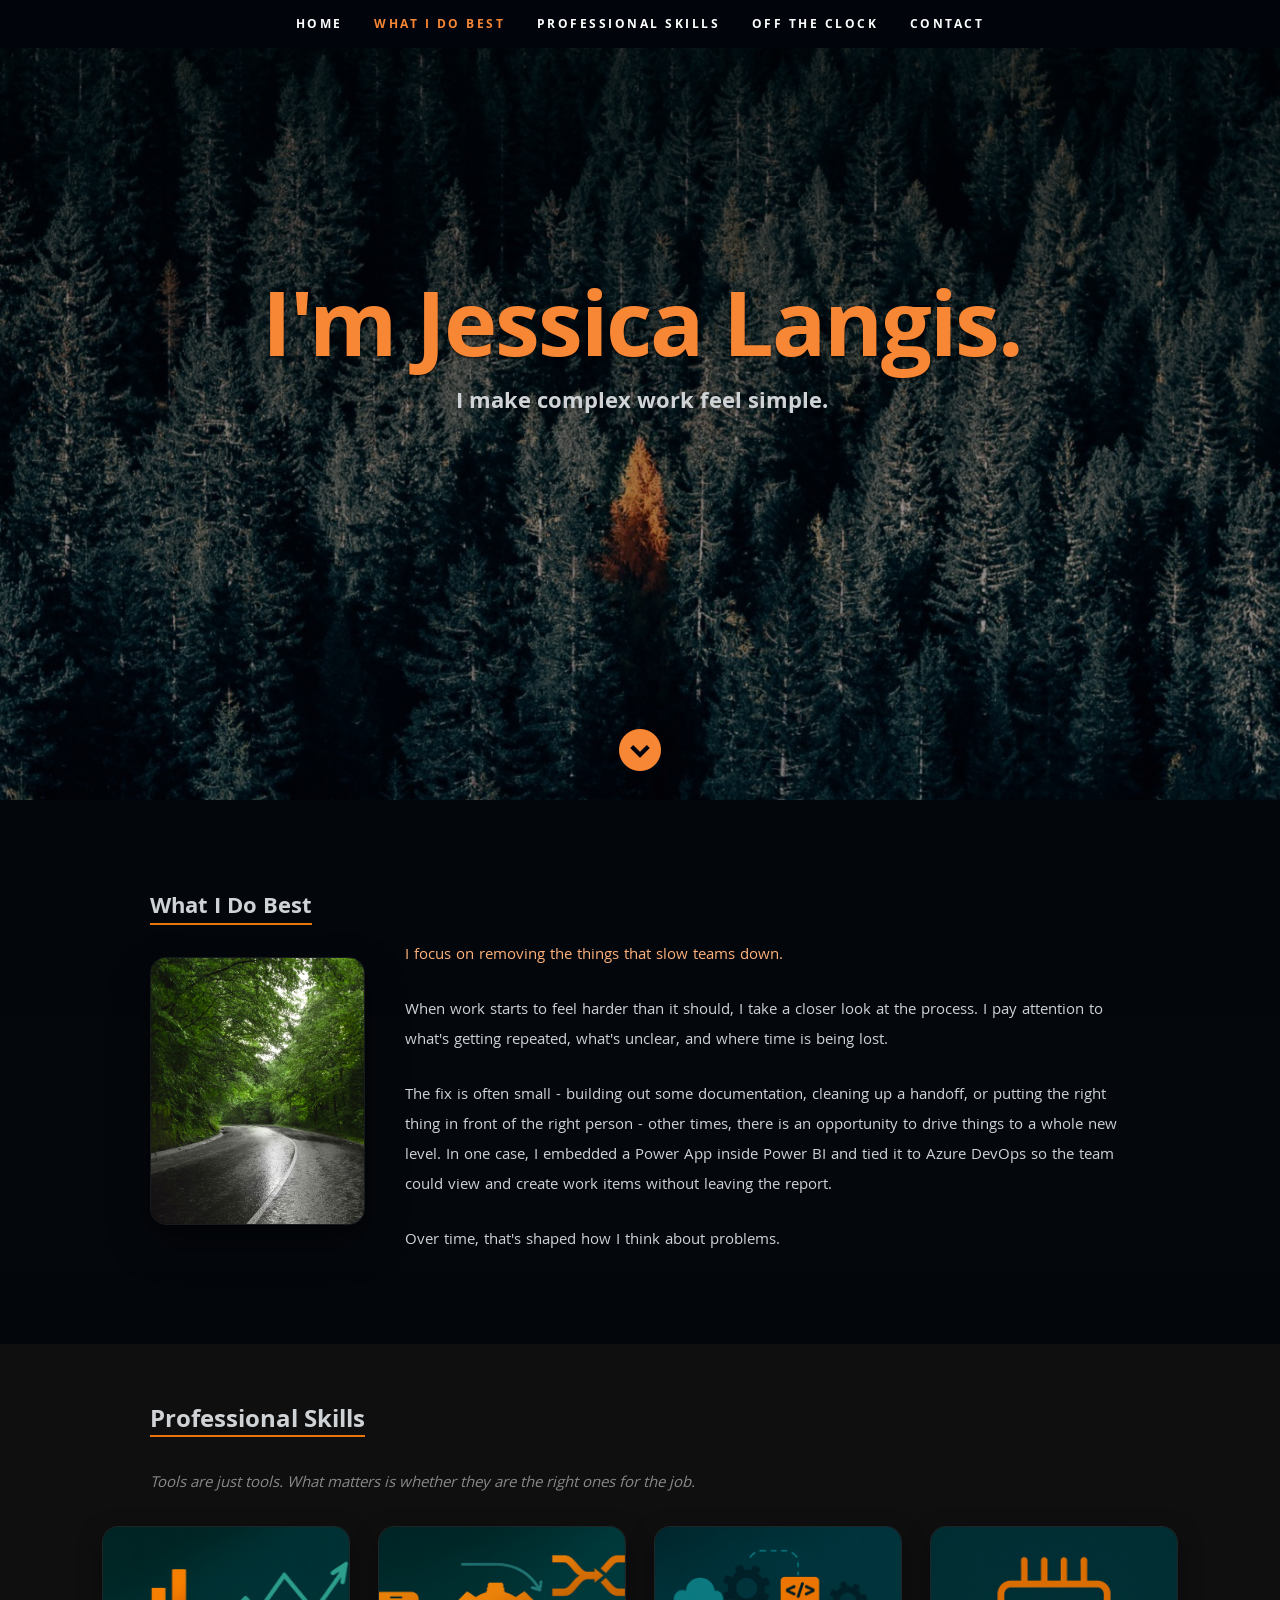
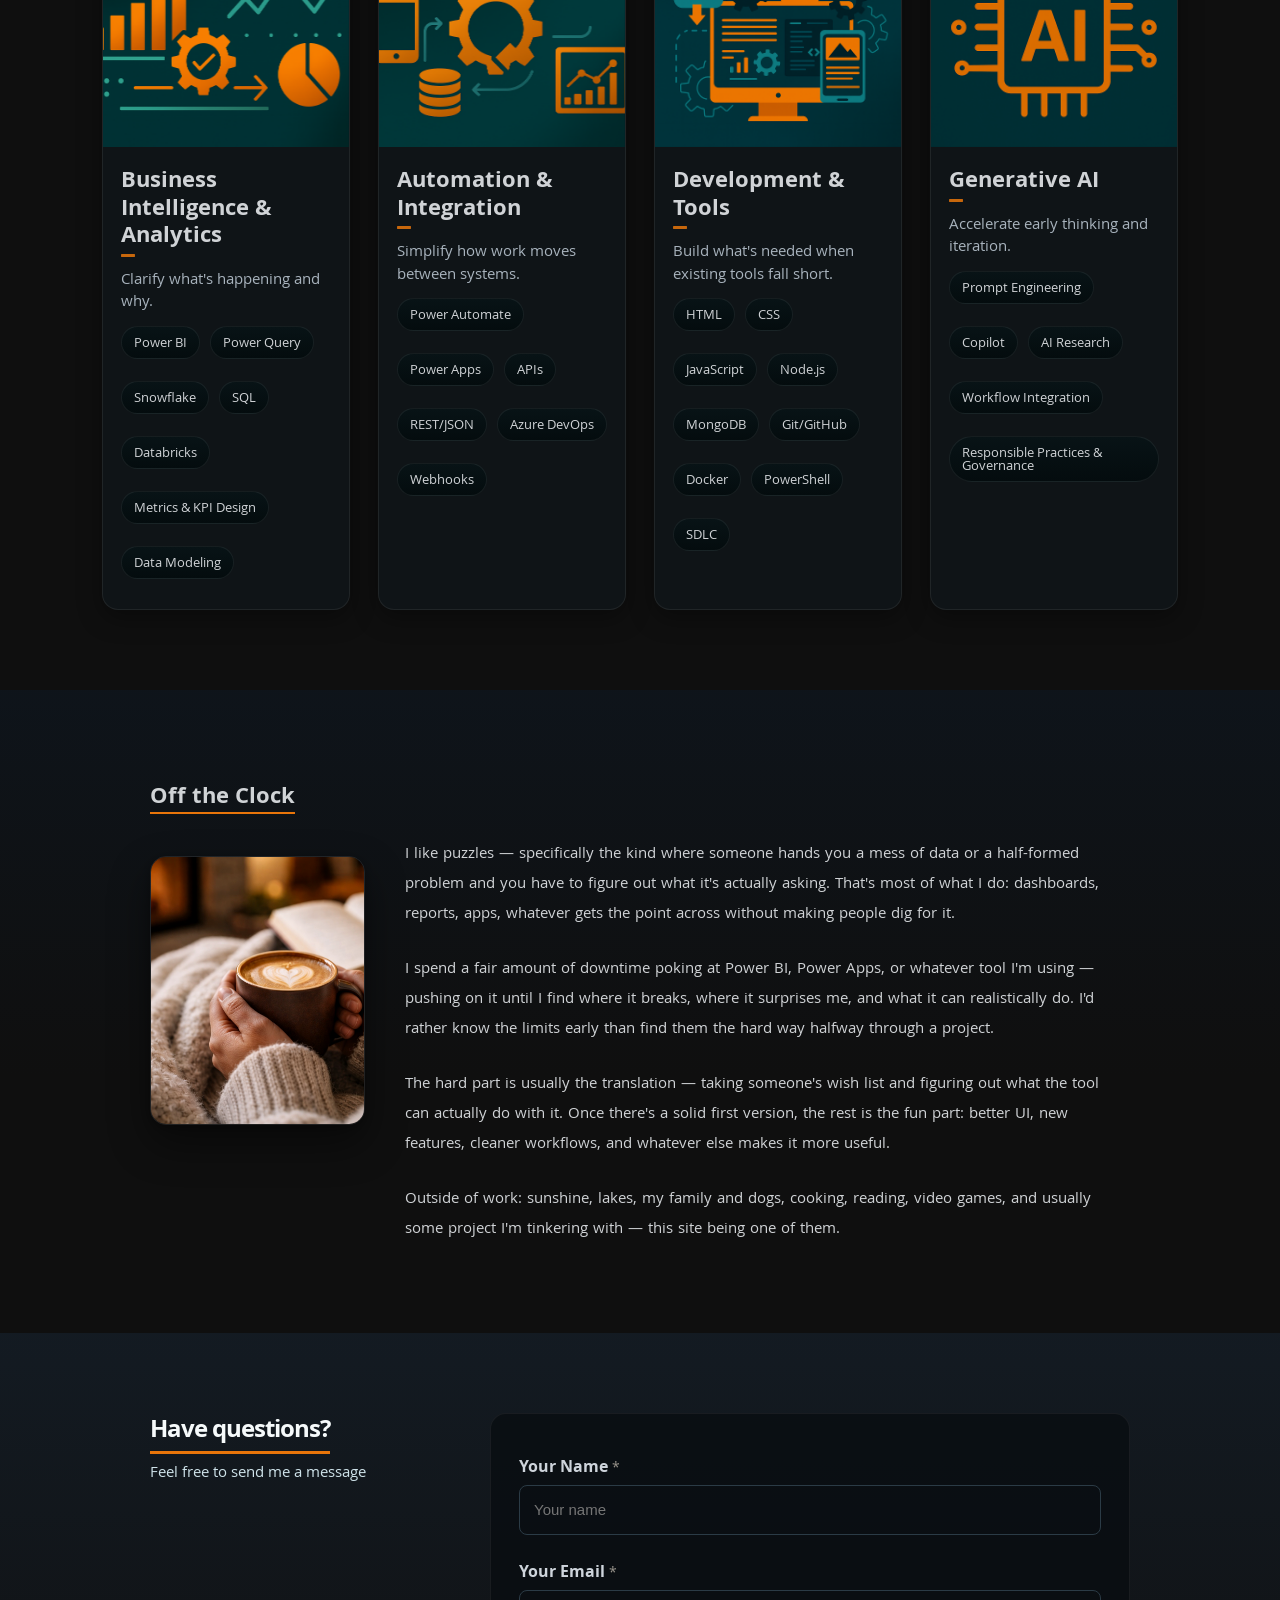
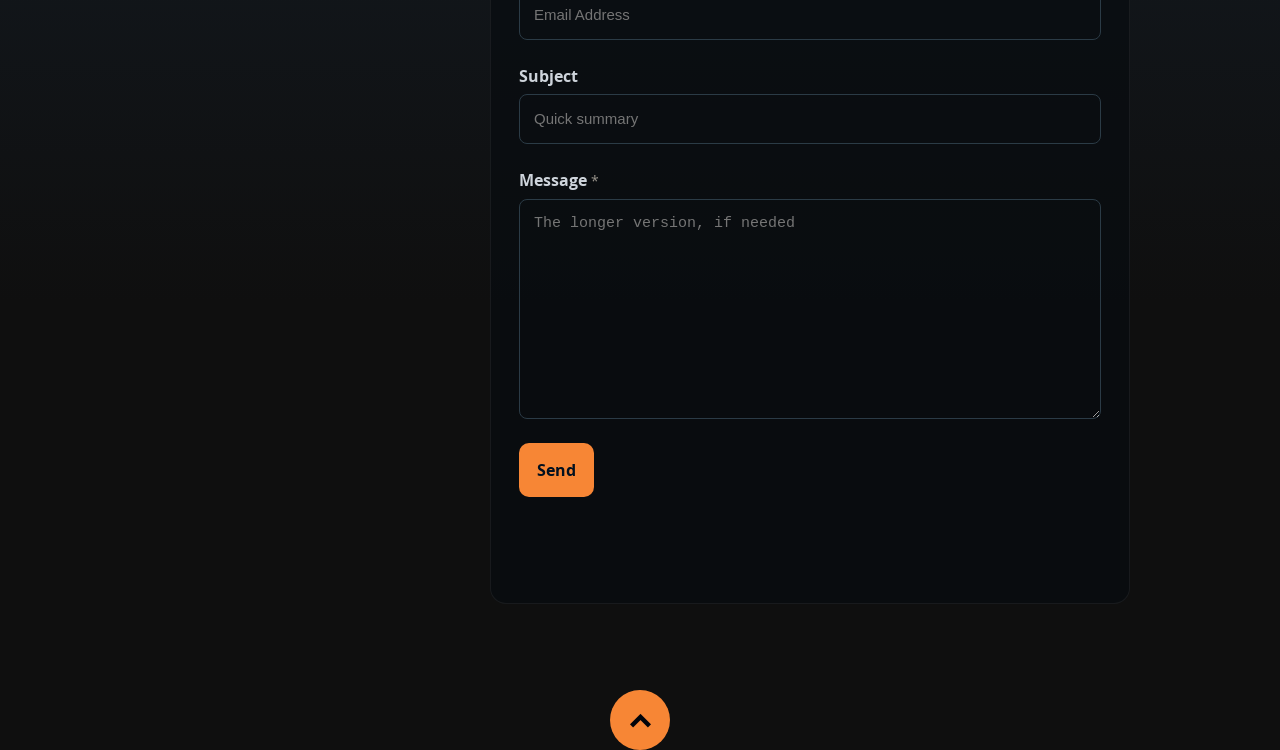
==== commit a3611877: "Update index.html" ====
--- a/index.html
+++ b/index.html
@@ -271,13 +271,22 @@
          
          <div class="nine columns main-col">
 
-            <p class="reveal-para">
-               Outside of work, I spend a lot of time cooking, playing with my dogs and family, and getting to the lake or the river when we can. It's a good change of pace and great for recharging.
-            </p>
-
-            <p class="reveal-para">
-               When things slow down or it's just too cold out, I'm more likely to stay in. I read, play video games, or just tinker with things. This site is one of those tinkering projects - I built it before vibe coding was a thing, learning on the fly.
-            </p>
+   <p class="reveal-para">
+      I like puzzles — specifically the kind where someone hands you a mess of data or a half-formed problem and you have to figure out what it's actually asking. That's most of what I do: dashboards, reports, apps, whatever gets the point across without making people dig for it.
+   </p>
+
+   <p class="reveal-para">
+      I spend a fair amount of downtime poking at Power BI, Power Apps, or whatever tool I'm using — pushing on it until I find where it breaks, where it surprises me, and what it can realistically do. I'd rather know the limits early than find them the hard way halfway through a project.
+   </p>
+
+   <p class="reveal-para">
+      The hard part is usually the translation — taking someone's wish list and figuring out what the tool can actually do with it. Once there's a solid first version, the rest is the fun part: better UI, new features, cleaner workflows, and whatever else makes it more useful.
+   </p>
+
+   <p class="reveal-para">
+      Outside of work: sunshine, lakes, my family and dogs, cooking, reading, video games, and usually some project I'm tinkering with — this site being one of them.
+   </p>
+
 
 
     
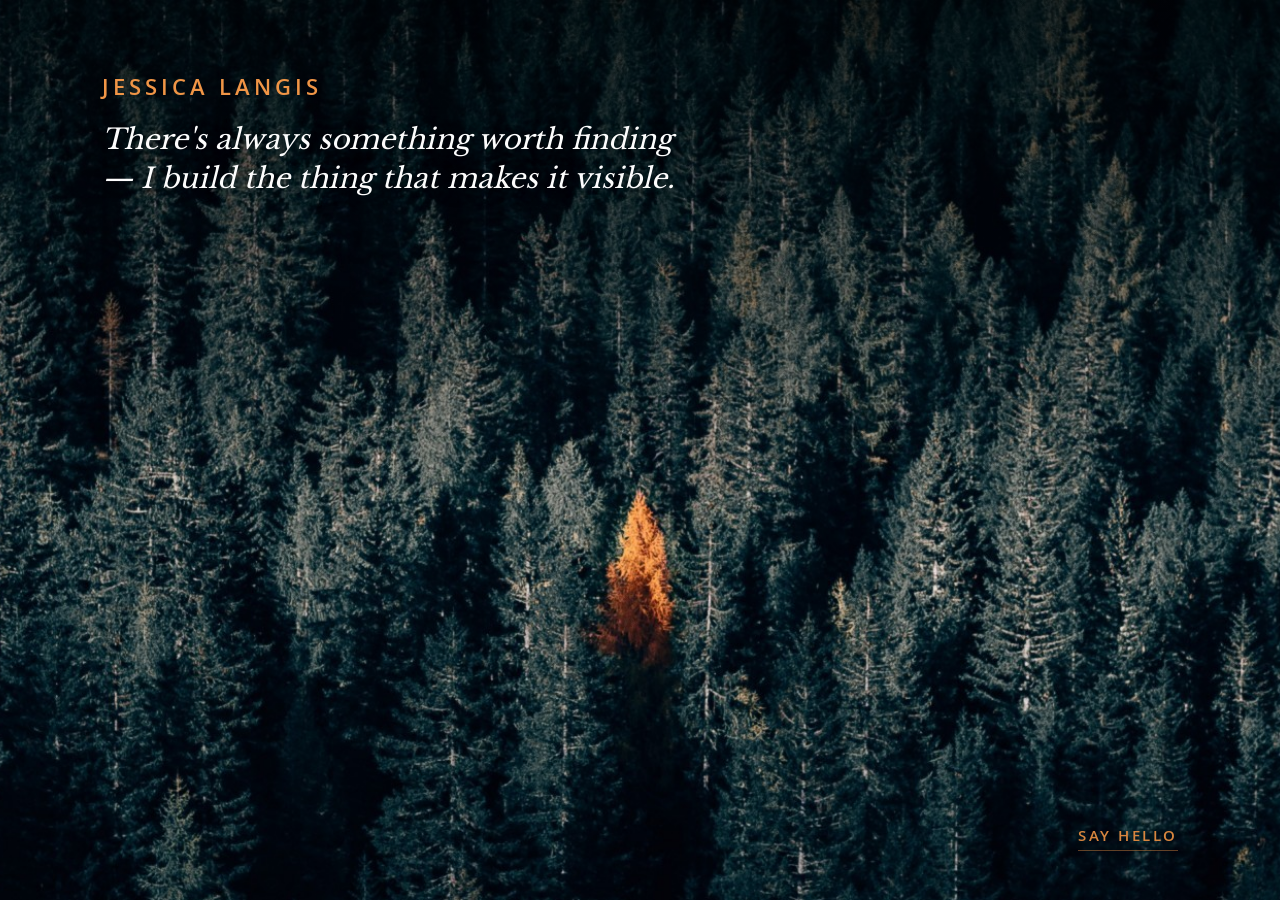
==== commit e97ec48c: "simplified" ====
--- a/index.html
+++ b/index.html
@@ -1,455 +1,38 @@
 <!DOCTYPE html>
-<!--[if lt IE 8 ]><html class="no-js ie ie7" lang="en"> <![endif]-->
-<!--[if IE 8 ]><html class="no-js ie ie8" lang="en"> <![endif]-->
-<!--[if (gte IE 8)|!(IE)]><!--><html class="no-js" lang="en"> <!--<![endif]-->
+<html lang="en">
 <head>
 
-   <!--- Basic Page Needs
-   ================================================== -->
    <meta charset="utf-8">
-	<title>Jessica Langis</title>
-	<meta name="description" content="Introduction">
-	<meta name="author" content="Jessica Langis">
+   <title>Jessica Langis</title>
+   <meta name="description" content="Jessica Langis">
+   <meta name="author" content="Jessica Langis">
+   <meta name="viewport" content="width=device-width, initial-scale=1, maximum-scale=1">
 
-   <!-- Mobile Specific Metas
-   ================================================== -->
-	<meta name="viewport" content="width=device-width, initial-scale=1, maximum-scale=1">
+   <link rel="stylesheet" href="css/fonts.css">
+   <link rel="stylesheet" href="css/home.css">
 
-	<!-- CSS
-    ================================================== -->
-   <link rel="stylesheet" href="css/default.css">
-	<link rel="stylesheet" href="css/layout.css">
-   <link rel="stylesheet" href="css/media-queries.css">
-   <link rel="stylesheet" href="css/magnific-popup.css">
-
-   <!-- Script
-   ================================================== -->
-	<script src="js/modernizr.js"></script>
-
-   <!-- Favicons
-	================================================== -->
-	<link rel="shortcut icon" href="favicon.png" sizes="32x32" type="image/png">
+   <link rel="shortcut icon" href="favicon.png" sizes="32x32" type="image/png">
 
 </head>
 
-
 <body>
 
-   <!-- Header
-   ================================================== -->
-   <header id="home">
+   <div class="stage">
 
-      <nav id="nav-wrap">
-
-         <a class="mobile-btn" href="#nav-wrap" title="Show navigation">Show navigation</a>
-	      <a class="mobile-btn" href="#" title="Hide navigation">Hide navigation</a>
-
-         <ul id="nav" class="nav">
-            <li class="current"><a class="smoothscroll" href="#home">Home</a></li>
-            <li><a class="smoothscroll" href="#whatidobest">What I Do Best</a></li>
-	         <li><a class="smoothscroll" href="#skills-modern">Professional Skills</a></li>   
-            <li><a class="smoothscroll" href="#outsidetheoffice">Off the Clock</a></li>
-            <li><a class="smoothscroll" href="#contact">Contact</a></li>
-         </ul> <!-- end #nav -->
-
-      </nav> <!-- end #nav-wrap -->
-
-      <div class="row banner">
-         <div class="banner-text">
-            <h1 class="responsive-headline"><div class="reveal-title">I'm Jessica Langis.</h1></div>
-            <h3 class="banner-text">I make complex work feel simple.</h3>
-         </div>
+      <div class="intro">
+         <p class="eyebrow">Jessica Langis</p>
+         <h1>There's always something worth finding — I build the thing that makes it visible.</h1>
       </div>
 
-      <p class="scrolldown">
-         <a class="smoothscroll" href="#contact"><i class="icon-down-circle"></i></a>
-      </p>
-
-   </header> <!-- Header End -->
-
-  
-   <!-- What I Do Best Section
-   ================================================== -->
-   <section id="whatidobest">
- 
-      <div class="container">
-      
-         <div class="row">
-            
-            <div class="twelve columns header-col">
-               <h2>What I Do Best </h2> 
-      
-            </div>
-         <!-- Image column -->
-
-            <div class="three columns">
-               <div class="whatidobest-media">
-               <img class="whatidobest-img" src="images/road.jpg" alt="Road" />
-               </div>
-            </div>
-               
-            <div class="three columns"> 
-
-         <div class="row">
-
-         </div>
-
-
-         </div>
-               <div class="nine columns main-col">
-                  <p class="reveal-para emphasis">
-                  <span>I focus on removing the things that slow teams down.</span>
-                  </p>
-
-                  <p class="reveal-para">
-                  When work starts to feel harder than it should, I take a closer look at the process. I pay attention to what's getting repeated, what's unclear, and where time is being lost.
-                  </p>
-
-                  <p class="reveal-para">
-                  The fix is often small - building out some documentation, cleaning up a handoff, or putting the right thing in front of the right person - other times, there is an opportunity to drive things to a whole new level. In one case, I embedded a Power App inside Power BI and tied it to Azure DevOps so the team could view and create work items without leaving the report.
-                  </p>
-
-                  <p class="reveal-para">
-                  Over time, that's shaped how I think about problems.
-                  </p>
-
+      <div class="contact">
+         <a href="mailto:jlynn198@gmail.com">Say hello</a>
       </div>
 
-<br>
-         </div> 
-   <!-- end .main-col -->
-
+      <div class="more">
+         <a href="portfolio.html">More</a>
       </div>
 
-   </section> <!-- What I do Best Section End-->
-
-
-<!-- Skills Section NEW -->
-
-<section id="skills-modern">
-  
-   <div class="container">
-    <div class="row">
-                  <div class="twelve columns header-col">
-
-                  <div class="section-title">Professional Skills</div>
-                  
-                  <p class="section-subtitle">Tools are just tools. What matters is whether they are the right ones for the job.
-                  </p>
-
-                  </div>
-               </div>
-                  <div class="row"></div>
-
-    <div class="skills-grid">
-
-      <article class="skill-card  support-card">
-        
-         <img class="skill-media" src="images/analytics.png" alt="Analytics and dashboards">
-        
-         <h3>Business Intelligence & Analytics</h3>
-        
-         <div class="skill-underline"></div>
-        
-         <p>Clarify what's happening and why.</p>
-        
-         <ul class="skill-tags">
-            <li>Power BI</li>
-            <li>Power Query</li>
-            <li>Snowflake</li>
-            <li>SQL</li>
-            <li>Databricks</li>
-            <li>Metrics & KPI Design</li>
-            <li>Data Modeling</li>
-         </ul>
-
-      </article>
-
-      <article class="skill-card  support-card">
-
-         <img class="skill-media" src="images/automation.png" alt="Automation and integrations">
-        
-         <h3>Automation & Integration</h3>
-        
-         <div class="skill-underline"></div>
-        
-         <p>Simplify how work moves between systems.</p>
-        
-         <ul class="skill-tags">       
-            <li>Power Automate</li>
-            <li>Power Apps</li>
-            <li>APIs</li> 
-            <li>REST/JSON</li>
-            <li>Azure DevOps</li>
-            <li>Webhooks</li>
-         </ul>
-   
-      </article>
-
-      <article class="skill-card support-card">
-   
-         <img class="skill-media" src="images/development.png" alt="Development tools">
-   
-         <h3>Development & Tools</h3>
-   
-         <div class="skill-underline"></div>
-   
-         <p>Build what's needed when existing tools fall short.</p>
-   
-         <ul class="skill-tags">
-            <li>HTML</li>
-            <li>CSS</li>
-            <li>JavaScript</li>
-            <li>Node.js</li>
-            <li>MongoDB</li>
-            <li>Git/GitHub</li>
-            <li>Docker</li>
-            <li>PowerShell</li>
-            <li>SDLC</li>
-         </ul>
-   
-      </article>
-      <!-- GenAI Skill Card -->
-      <article class="skill-card support-card">
-      
-         <img class="skill-media" src="images/genai.png" alt="Generative AI">
-
-      <h3>Generative AI</h3>
-      
-      <div class="skill-underline"></div>
-      
-      <p>Accelerate early thinking and iteration.</p>
-      
-      <ul class="skill-tags">
-         <li>Prompt Engineering</li>
-         <li>Copilot</li>
-         <li>AI Research</li>
-         <li>Workflow Integration</li>      
-         <li>Responsible Practices & Governance</li>
-
-      
-      </ul>
-      
-   </article>
-
-     
-   
    </div>
- 
-</div>
-
-</section>
-<!-- Skills Section End-->
-
-
-  <!-- ================================================== -->
-  <!-- Outside the Office -->
-
-<section id="outsidetheoffice" class="outside-office">
-
-   <div class="row">
-
-      <div class="twelve columns header-col">
-    
-         <h2 class="section-title">Off the Clock</h2>
-
-      </div>
-            
-      <!-- Image  -->
-
-         <div class="three columns">
-            <div class="outsideoffice-media">
-            <img class="outsideoffice-img" src="images/coffee.png" alt="Coffee" />
-            </div>
-         </div>
-
-      <div class="three columns"></div>
-
-
-
-         <!-- Text column -->
-         
-         <div class="nine columns main-col">
-
-   <p class="reveal-para">
-      I like puzzles — specifically the kind where someone hands you a mess of data or a half-formed problem and you have to figure out what it's actually asking. That's most of what I do: dashboards, reports, apps, whatever gets the point across without making people dig for it.
-   </p>
-
-   <p class="reveal-para">
-      I spend a fair amount of downtime poking at Power BI, Power Apps, or whatever tool I'm using — pushing on it until I find where it breaks, where it surprises me, and what it can realistically do. I'd rather know the limits early than find them the hard way halfway through a project.
-   </p>
-
-   <p class="reveal-para">
-      The hard part is usually the translation — taking someone's wish list and figuring out what the tool can actually do with it. Once there's a solid first version, the rest is the fun part: better UI, new features, cleaner workflows, and whatever else makes it more useful.
-   </p>
-
-   <p class="reveal-para">
-      Outside of work: sunshine, lakes, my family and dogs, cooking, reading, video games, and usually some project I'm tinkering with — this site being one of them.
-   </p>
-
-
-
-    
-         </div> 
-
-      </div>
-
-</section>
-
-<!-- Outside the Office Section End-->
-
-      <!-- Contact Section
-   ================================================== -->
-
-<section id="contact" class="contact-section">
-  
-   <div class="row">
-
-    <!-- Left panel: title + quick points -->
-    
-    <div class="four columns header-col contact-intro">
-      
-      <h1 class="contact-title"><span>Have questions?</span></h1>
-      <p class="contact-subtitle">
-          Feel free to send me a message
-      </p>
-
-      <div class = "row"></div>
-
-      <!--
-      <p class="contact-note">
-      </p>-->
-    </div>
-
-    <!-- Right panel: form -->
-    <div class="eight columns main-col">
-      <div class="contact-card">
-        <form
-  action="https://formspree.io/f/xzbqdypk"
-  method="POST"
-  id="contactForm"
-  name="contactForm"
-  accept-charset="UTF-8"
->
-  <!-- Spam honeypot (hidden from users)-->
-  <input type="text" name="website" style="display:none">
-
-  <!-- Fixed subject for your inbox -->
-  <input type="hidden" name="subject" value="(jessica-langis.github.io)">
-
-  <!-- Name -->
-  <div class="form-field">
-    <label for="contactName">Your Name <span class="required">*</span></label>
-    <input
-      type="text"
-      id="contactName"
-      name="name"
-      required
-      autocomplete="name"
-      maxlength="80"
-      placeholder="Your name"
-    />
-  </div>
-
-  <!-- Email -->
-  <div class="form-field">
-    <label for="contactEmail">Your Email <span class="required">*</span></label>
-    <input
-      type="email"
-      id="contactEmail"
-      name="email"
-      required
-      autocomplete="email"
-      inputmode="email"
-      placeholder="Email Address"
-    />
-  </div>
-
-  <!-- Subject (optional, shown to user) -->
-  <div class="form-field">
-    <label for="contactSubject">Subject</label>
-    <input
-      type="text"
-      id="contactSubject"
-      name="topic"
-      maxlength="120"
-      placeholder="Quick summary"
-    />
-  </div>
-
-  <!-- Message -->
-  <div class="form-field">
-    <label for="contactMessage">Message <span class="required">*</span></label>
-    <textarea
-      id="contactMessage"
-      name="message"
-      required
-      rows="6"
-      maxlength="3000"
-      placeholder="The longer version, if needed"
-    ></textarea>
-  </div>
-
-
-
-  <!-- Formspree routing helpers -->
-  <!-- Reply-to header: maps to your “From” in Formspree dashboard -->
-  <input type="hidden" name="_replyto" value="">
-
-  <!-- Success redirect fallback (no-JS) -->
-  <!-- Create /thanks.html if you prefer redirect over inline message -->
-
-  <button type="submit" class="button">Send</button>
-
-  <!-- Inline status UI (for both no‑JS and JS) -->
-  <p id="formStatus" class="form-status" role="status" aria-live="polite"></p>
-</form>
-
-      </div>
-    </div>
-  </div>
-</section>
-
-   
-  
-
-   <!-- Contact Section End-->
-
-
-   <!-- footer
-   ================================================== -->
-   <footer>
-
-      <div class="row">
-
-         <div class="twelve columns">
-
- <!--         
-            <ul class="copyright">
-               <li>&copy; Copyright 2014 CeeVee</li>
-               <li>Design by <a href="http://www.styleshout.com/" title="Styleshout" target="_blank">Styleshout</a></li>   
-            </ul>
-
-         </div>
- -->
-         <div id="go-top"><a class="smoothscroll" title="Back to Top" href="#home"><i class="icon-up-open"></i></a></div>
-
-      </div>
-
-   </footer> <!-- Footer End-->
-
-   <!-- Java Script
-   ================================================== -->
-   <script src="https://ajax.googleapis.com/ajax/libs/jquery/1.10.2/jquery.min.js"></script>
-   <!--<script>window.jQuery || document.write('<script src="js/jquery-1.10.2.min.js"><\/script>')</script>-->
-   <script type="text/javascript" src="js/jquery-migrate-1.2.1.min.js"></script>
-   <script src="js/jquery.flexslider.js"></script>
-   <script src="js/waypoints.js"></script>
-   <script src="js/jquery.fittext.js"></script>
-   <script src="js/magnific-popup.js"></script>
-   <script src="js/init.js"></script>
-
 
 </body>
-
-</html>+</html>
--- a/css/fonts.css
+++ b/css/fonts.css
@@ -0,0 +1,157 @@
+/* Generated by Font Squirrel (http://www.fontsquirrel.com) */
+
+/*
+ * Open Sans
+================================================================================ */
+@font-face {
+    font-family: 'opensans-regular';
+    src: url('fonts/opensans/OpenSans-Regular-webfont.eot');
+    src: url('fonts/opensans/OpenSans-Regular-webfont.eot?#iefix') format('embedded-opentype'),
+         url('fonts/opensans/OpenSans-Regular-webfont.woff') format('woff'),
+         url('fonts/opensans/OpenSans-Regular-webfont.ttf') format('truetype'),
+         url('fonts/opensans/OpenSans-Regular-webfont.svg#open_sansregular') format('svg');
+    font-weight: normal;
+    font-style: normal;
+}
+@font-face {
+    font-family: 'opensans-italic';
+    src: url('fonts/opensans/OpenSans-Italic-webfont.eot');
+    src: url('fonts/opensans/OpenSans-Italic-webfont.eot?#iefix') format('embedded-opentype'),
+         url('fonts/opensans/OpenSans-Italic-webfont.woff') format('woff'),
+         url('fonts/opensans/OpenSans-Italic-webfont.ttf') format('truetype'),
+         url('fonts/opensans/OpenSans-Italic-webfont.svg#open_sansitalic') format('svg');
+    font-weight: normal;
+    font-style: normal;
+}
+@font-face {
+    font-family: 'opensans-light';
+    src: url('fonts/opensans/OpenSans-Light-webfont.eot');
+    src: url('fonts/opensans/OpenSans-Light-webfont.eot?#iefix') format('embedded-opentype'),
+         url('fonts/opensans/OpenSans-Light-webfont.woff') format('woff'),
+         url('fonts/opensans/OpenSans-Light-webfont.ttf') format('truetype'),
+         url('fonts/opensans/OpenSans-Light-webfont.svg#open_sanslight') format('svg');
+    font-weight: normal;
+    font-style: normal;
+}
+@font-face {
+    font-family: 'opensans-light-italic';
+    src: url('fonts/opensans/OpenSans-LightItalic-webfont.eot');
+    src: url('fonts/opensans/OpenSans-LightItalic-webfont.eot?#iefix') format('embedded-opentype'),
+         url('fonts/opensans/OpenSans-LightItalic-webfont.woff') format('woff'),
+         url('fonts/opensans/OpenSans-LightItalic-webfont.ttf') format('truetype'),
+         url('fonts/opensans/OpenSans-LightItalic-webfont.svg#open_sanslight_italic') format('svg');
+    font-weight: normal;
+    font-style: normal;
+}
+@font-face {
+    font-family: 'opensans-semibold';
+    src: url('fonts/opensans/OpenSans-Semibold-webfont.eot');
+    src: url('fonts/opensans/OpenSans-Semibold-webfont.eot?#iefix') format('embedded-opentype'),
+         url('fonts/opensans/OpenSans-Semibold-webfont.woff') format('woff'),
+         url('fonts/opensans/OpenSans-Semibold-webfont.ttf') format('truetype'),
+         url('fonts/opensans/OpenSans-Semibold-webfont.svg#open_sanssemibold') format('svg');
+    font-weight: normal;
+    font-style: normal;
+}
+@font-face {
+    font-family: 'opensans-semibold-italic';
+    src: url('fonts/opensans/OpenSans-SemiboldItalic-webfont.eot');
+    src: url('fonts/opensans/OpenSans-SemiboldItalic-webfont.eot?#iefix') format('embedded-opentype'),
+         url('fonts/opensans/OpenSans-SemiboldItalic-webfont.woff') format('woff'),
+         url('fonts/opensans/OpenSans-SemiboldItalic-webfont.ttf') format('truetype'),
+         url('fonts/opensans/OpenSans-SemiboldItalic-webfont.svg#open_sanssemibold_italic') format('svg');
+    font-weight: normal;
+    font-style: normal;
+}
+@font-face {
+    font-family: 'opensans-bold';
+    src: url('fonts/opensans/OpenSans-Bold-webfont.eot');
+    src: url('fonts/opensans/OpenSans-Bold-webfont.eot?#iefix') format('embedded-opentype'),
+         url('fonts/opensans/OpenSans-Bold-webfont.woff') format('woff'),
+         url('fonts/opensans/OpenSans-Bold-webfont.ttf') format('truetype'),
+         url('fonts/opensans/OpenSans-Bold-webfont.svg#open_sansbold') format('svg');
+    font-weight: normal;
+    font-style: normal;
+}
+@font-face {
+    font-family: 'opensans-bold-italic';
+    src: url('fonts/opensans/OpenSans-BoldItalic-webfont.eot');
+    src: url('fonts/opensans/OpenSans-BoldItalic-webfont.eot?#iefix') format('embedded-opentype'),
+         url('fonts/opensans/OpenSans-BoldItalic-webfont.woff') format('woff'),
+         url('fonts/opensans/OpenSans-BoldItalic-webfont.ttf') format('truetype'),
+         url('fonts/opensans/OpenSans-BoldItalic-webfont.svg#open_sansbold_italic') format('svg');
+    font-weight: normal;
+    font-style: normal;
+}
+@font-face {
+    font-family: 'opensans-extrabold';
+    src: url('fonts/opensans/OpenSans-ExtraBold-webfont.eot');
+    src: url('fonts/opensans/OpenSans-ExtraBold-webfont.eot?#iefix') format('embedded-opentype'),
+         url('fonts/opensans/OpenSans-ExtraBold-webfont.woff') format('woff'),
+         url('fonts/opensans/OpenSans-ExtraBold-webfont.ttf') format('truetype'),
+         url('fonts/opensans/OpenSans-ExtraBold-webfont.svg#open_sansextrabold') format('svg');
+    font-weight: normal;
+    font-style: normal;
+}
+@font-face {
+    font-family: 'opensans-extrabold-italic';
+    src: url('fonts/opensans/OpenSans-ExtraBoldItalic-webfont.eot');
+    src: url('fonts/opensans/OpenSans-ExtraBoldItalic-webfont.eot?#iefix') format('embedded-opentype'),
+         url('fonts/opensans/OpenSans-ExtraBoldItalic-webfont.woff') format('woff'),
+         url('fonts/opensans/OpenSans-ExtraBoldItalic-webfont.ttf') format('truetype'),
+         url('fonts/opensans/OpenSans-ExtraBoldItalic-webfont.svg#open_sansextrabold_italic') format('svg');
+    font-weight: normal;
+    font-style: normal;
+}
+
+/*
+ * Libre Baskerville
+================================================================================ */   
+@font-face {
+    font-family: 'librebaskerville-bold';
+    src: url('fonts/librebaskerville/librebaskerville-bold-webfont.eot');
+    src: url('fonts/librebaskerville/librebaskerville-bold-webfont.eot?#iefix') format('embedded-opentype'),
+         url('fonts/librebaskerville/librebaskerville-bold-webfont.woff') format('woff'),
+         url('fonts/librebaskerville/librebaskerville-bold-webfont.ttf') format('truetype'),
+         url('fonts/librebaskerville/librebaskerville-bold-webfont.svg#libre_baskervillebold') format('svg');
+    font-weight: normal;
+    font-style: normal;
+}
+@font-face {
+    font-family: 'librebaskerville-italic';
+    src: url('fonts/librebaskerville/librebaskerville-italic-webfont.eot');
+    src: url('fonts/librebaskerville/librebaskerville-italic-webfont.eot?#iefix') format('embedded-opentype'),
+         url('fonts/librebaskerville/librebaskerville-italic-webfont.woff') format('woff'),
+         url('fonts/librebaskerville/librebaskerville-italic-webfont.ttf') format('truetype'),
+         url('fonts/librebaskerville/librebaskerville-italic-webfont.svg#libre_baskervilleitalic') format('svg');
+    font-weight: normal;
+    font-style: normal;
+}
+@font-face {
+    font-family: 'librebaskerville-regular';
+    src: url('fonts/librebaskerville/librebaskerville-regular-webfont.eot');
+    src: url('fonts/librebaskerville/librebaskerville-regular-webfont.eot?#iefix') format('embedded-opentype'),
+         url('fonts/librebaskerville/librebaskerville-regular-webfont.woff') format('woff'),
+         url('fonts/librebaskerville/librebaskerville-regular-webfont.ttf') format('truetype'),
+         url('fonts/librebaskerville/librebaskerville-regular-webfont.svg#libre_baskervilleregular') format('svg');
+    font-weight: normal;
+    font-style: normal;
+}
+
+
+/*
+ * FIXED for Font-Face Chrome Rendering
+================================================================================ */
+@media screen and (-webkit-min-device-pixel-ratio:0) {
+
+   @font-face {
+   font-family: 'opensans-semibold';
+   src: url('fonts/opensans/OpenSans-Semibold-webfont.svg#open_sanssemibold') format('svg');
+   }
+
+   @font-face {
+   font-family: 'opensans-bold';
+   src: url('fonts/opensans/OpenSans-Bold-webfont.svg#open_sansbold') format('svg');
+   }
+
+}
--- a/css/home.css
+++ b/css/home.css
@@ -0,0 +1,121 @@
+/* ==================================================
+   Home — minimal single-screen draft
+   ================================================== */
+
+* { box-sizing: border-box; }
+
+html, body {
+   margin: 0;
+   padding: 0;
+   height: 100%;
+   background: #0a0a0a;
+}
+
+body {
+   font-family: 'opensans-light', Arial, sans-serif;
+   -webkit-font-smoothing: antialiased;
+   -moz-osx-font-smoothing: grayscale;
+}
+
+.stage {
+   position: relative;
+   min-height: 100vh;
+   min-height: 100svh;
+   display: flex;
+   flex-direction: column;
+   justify-content: flex-start;
+   background: url(../images/background.png) no-repeat center center;
+   background-size: cover;
+   overflow: hidden;
+}
+
+/* Gentle top-down gradient so the name/line read cleanly without
+   burying the forest — the orange tree stays untouched below. */
+.stage:before {
+   content: '';
+   position: absolute;
+   top: 0; left: 0; right: 0;
+   height: 55%;
+   background: linear-gradient(to bottom, rgba(0,0,0,0.55) 0%, rgba(0,0,0,0.15) 70%, rgba(0,0,0,0) 100%);
+   pointer-events: none;
+}
+
+.intro {
+   position: relative;
+   z-index: 2;
+   padding: 8vh 8vw 0;
+}
+
+.intro .eyebrow {
+   margin: 0 0 18px;
+   font-family: 'opensans-semibold', Arial, sans-serif;
+   font-size: 22px;
+   letter-spacing: 4px;
+   text-transform: uppercase;
+   color: #f09546;
+}
+
+.intro h1 {
+   margin: 0;
+   max-width: 30ch;
+   font-family: 'librebaskerville-regular', Georgia, serif;
+   font-weight: normal;
+   font-style: italic;
+   font-size: 28px;
+   line-height: 1.4;
+   color: #fdfdfd;
+   text-shadow: 0 2px 18px rgba(0,0,0,0.45);
+}
+
+.contact {
+   position: absolute;
+   z-index: 2;
+   right: 8vw;
+   bottom: 6vh;
+}
+
+.contact a {
+   font-family: 'opensans-semibold', Arial, sans-serif;
+   font-size: 15px;
+   letter-spacing: 2.5px;
+   text-transform: uppercase;
+   color: #d8863f;
+   text-decoration: none;
+   border-bottom: 1px solid rgba(216,134,63,0.45);
+   padding-bottom: 4px;
+   transition: color 0.25s ease, border-color 0.25s ease;
+}
+
+.contact a:hover {
+   color: #f09546;
+   border-color: #f09546;
+}
+
+.more {
+   display: none;
+   position: absolute;
+   z-index: 2;
+   left: 8vw;
+   bottom: 6vh;
+}
+
+.more a {
+   font-family: 'opensans-semibold', Arial, sans-serif;
+   font-size: 11px;
+   letter-spacing: 2.5px;
+   text-transform: uppercase;
+   color: rgba(255,255,255,0.4);
+   text-decoration: none;
+   transition: color 0.25s ease;
+}
+
+.more a:hover {
+   color: rgba(255,255,255,0.75);
+}
+
+@media (max-width: 700px) {
+   .intro { padding: 9vh 7vw 0; }
+   .intro h1 { font-size: 24px; max-width: 24ch; line-height: 1.45; }
+   .contact { right: 7vw; bottom: 5vh; }
+   .more { left: 7vw; bottom: 5vh; }
+}
